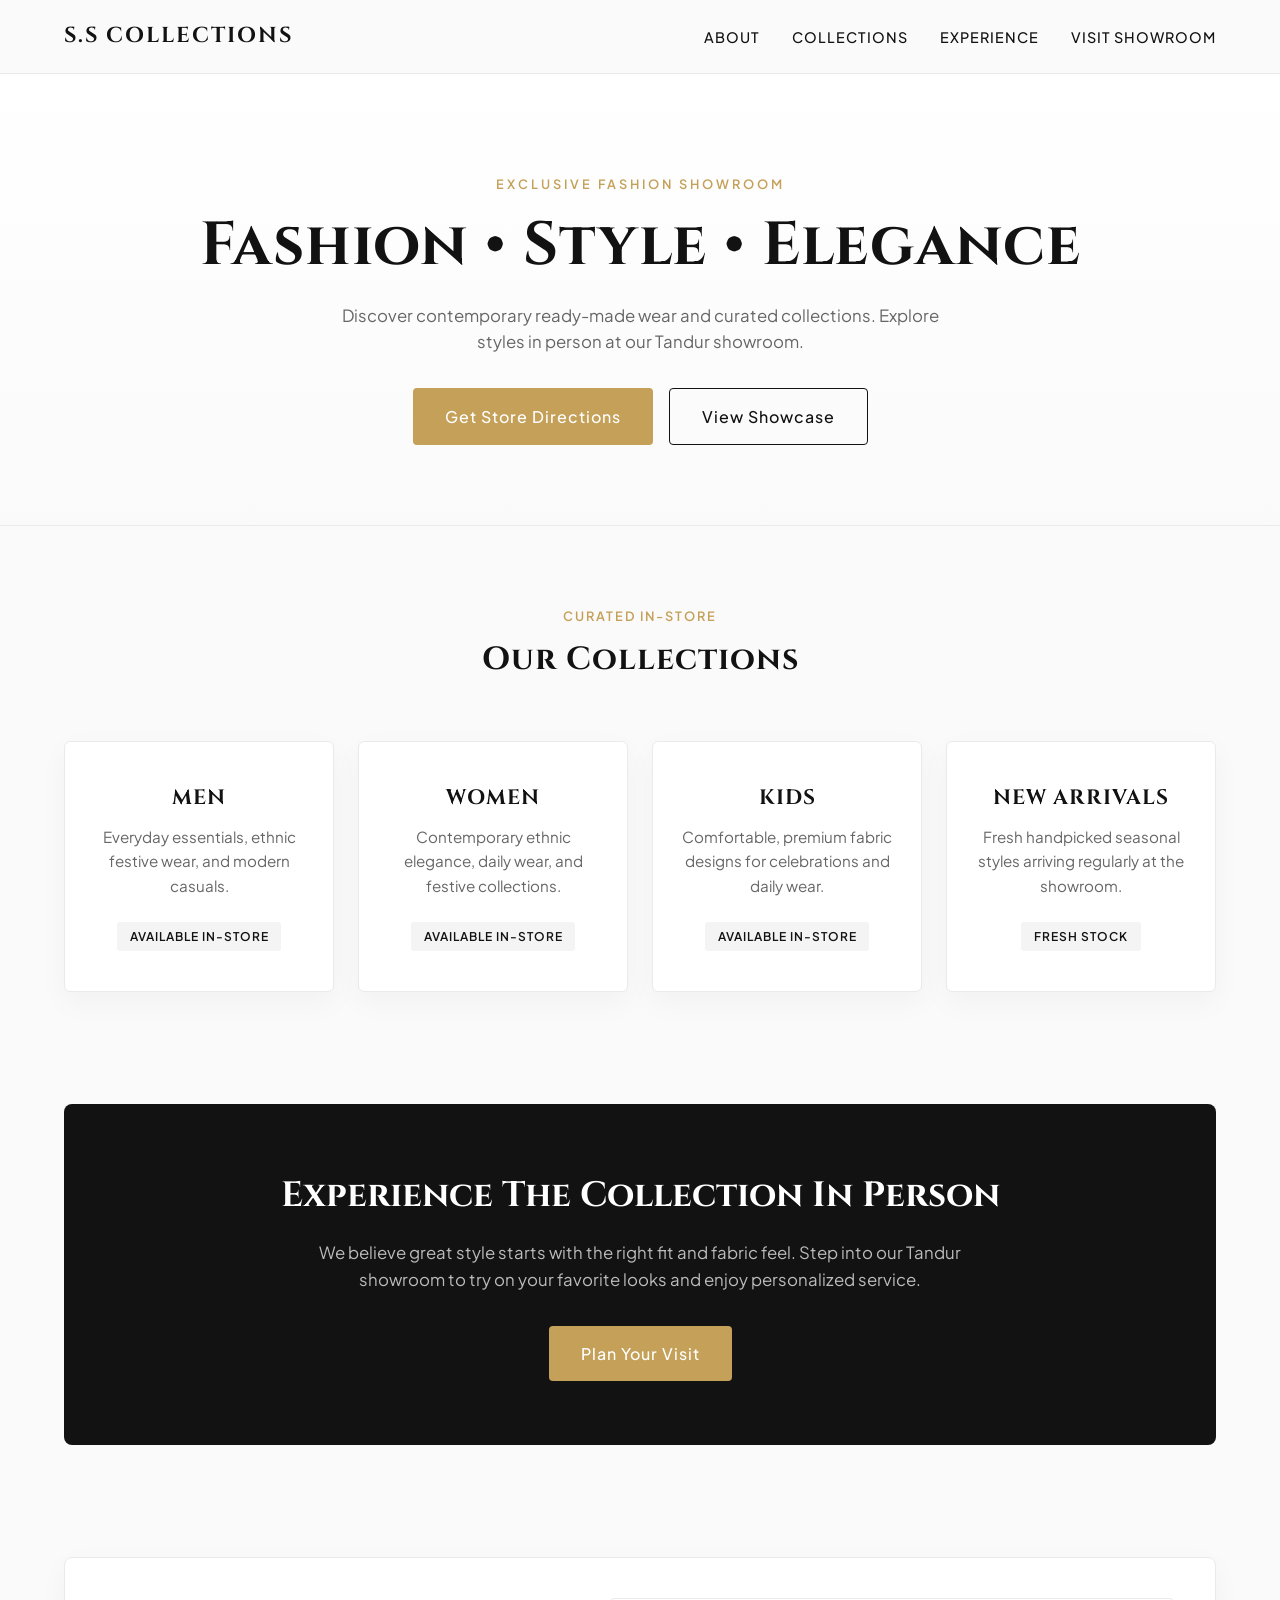
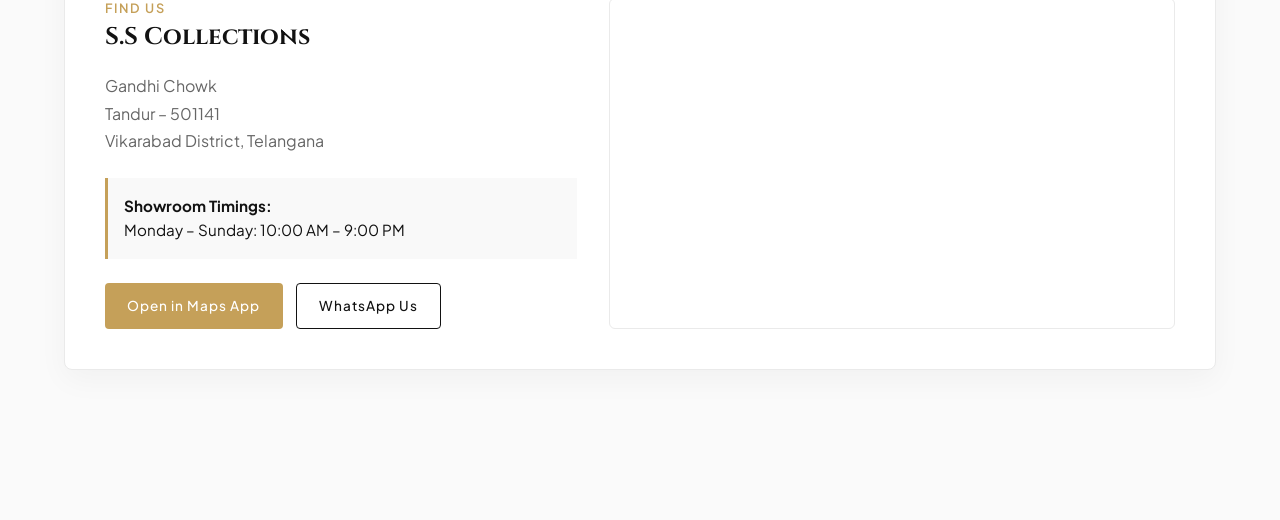
==== index.html @ 0950aec7 "Update index.html" ====
<!DOCTYPE html>
<html lang="en">
<head>
    <meta charset="UTF-8">
    <meta name="viewport" content="width=device-width, initial-scale=1.0">
    
    <!-- Primary Page Titles & SEO -->
    <title>S.S Collections | Premium Fashion Showroom — Tandur</title>
    <meta name="title" content="S.S Collections | Premium Fashion Showroom — Tandur">
    <meta name="description" content="Discover contemporary ready-made fashion for Men, Women, and Kids at S.S Collections, Gandhi Chowk, Tandur. Visit our showroom today!">

    <!-- Favicon Links (With Cache-Busting Version Tag) -->
    <link rel="icon" type="image/png" sizes="32x32" href="favicon.png?v=3">
    <link rel="icon" type="image/png" sizes="16x16" href="favicon.png?v=3">
    <link rel="apple-touch-icon" sizes="180x180" href="favicon.png?v=3">

    <!-- WhatsApp & Social Media Preview (Open Graph) -->
    <meta property="og:type" content="website">
    <meta property="og:url" content="https://saivaibhav262.github.io/S.S-Collections/">
    <meta property="og:title" content="S.S Collections | Premium Fashion Showroom — Tandur">
    <meta property="og:description" content="Explore contemporary ready-made clothing for Men, Women, and Kids. Located at Gandhi Chowk, Tandur.">
    <meta property="og:image" content="https://saivaibhav262.github.io/S.S-Collections/favicon.png?v=3">

    <!-- Fonts -->
    <link rel="preconnect" href="https://fonts.googleapis.com">
    <link rel="preconnect" href="https://fonts.gstatic.com" crossorigin>
    <link href="https://fonts.googleapis.com/css2?family=Cinzel:wght@500;700&family=Plus+Jakarta+Sans:wght@300;400;500;600&display=swap" rel="stylesheet">

    <style>
        :root {
            --bg-main: #FAFAFA;
            --bg-card: #FFFFFF;
            --text-dark: #121212;
            --text-muted: #666666;
            --accent-gold: #C5A059;
            --accent-gold-hover: #B08D46;
            --border-light: #EAEAEA;
            --shadow-subtle: 0 10px 30px rgba(0,0,0,0.04);
            --font-title: 'Cinzel', serif;
            --font-body: 'Plus Jakarta Sans', sans-serif;
        }

        * {
            margin: 0;
            padding: 0;
            box-sizing: border-box;
        }

        body {
            font-family: var(--font-body);
            background-color: var(--bg-main);
            color: var(--text-dark);
            line-height: 1.6;
            padding-bottom: 70px;
        }

        header {
            position: sticky;
            top: 0;
            background: rgba(250, 250, 250, 0.95);
            backdrop-filter: blur(10px);
            border-bottom: 1px solid var(--border-light);
            z-index: 100;
        }

        .nav-container {
            max-width: 1200px;
            margin: 0 auto;
            padding: 1.2rem 1.5rem;
            display: flex;
            justify-content: space-between;
            align-items: center;
        }

        .brand-logo {
            font-family: var(--font-title);
            font-size: 1.35rem;
            font-weight: 700;
            letter-spacing: 2px;
            color: var(--text-dark);
            text-decoration: none;
        }

        .nav-links {
            display: flex;
            gap: 2rem;
            list-style: none;
        }

        .nav-links a {
            text-decoration: none;
            color: var(--text-dark);
            font-size: 0.9rem;
            font-weight: 500;
            text-transform: uppercase;
            letter-spacing: 1px;
            transition: color 0.2s ease;
        }

        .nav-links a:hover {
            color: var(--accent-gold);
        }

        .hero {
            position: relative;
            padding: 6rem 1.5rem 5rem;
            text-align: center;
            background: linear-gradient(180deg, #FFFFFF 0%, #FAFAFA 100%);
            border-bottom: 1px solid var(--border-light);
        }

        .hero-badge {
            display: inline-block;
            font-size: 0.8rem;
            font-weight: 600;
            letter-spacing: 3px;
            text-transform: uppercase;
            color: var(--accent-gold);
            margin-bottom: 1rem;
        }

        .hero h1 {
            font-family: var(--font-title);
            font-size: clamp(2.2rem, 5vw, 3.8rem);
            line-height: 1.2;
            font-weight: 700;
            letter-spacing: 1px;
            margin-bottom: 1.2rem;
        }

        .hero p {
            max-width: 600px;
            margin: 0 auto 2rem;
            color: var(--text-muted);
            font-size: 1.05rem;
        }

        .hero-actions {
            display: flex;
            justify-content: center;
            gap: 1rem;
            flex-wrap: wrap;
        }

        .btn-primary {
            background-color: var(--accent-gold);
            color: #FFFFFF;
            padding: 0.9rem 2rem;
            border-radius: 4px;
            text-decoration: none;
            font-weight: 500;
            letter-spacing: 1px;
            transition: background 0.3s ease;
            display: inline-flex;
            align-items: center;
            gap: 0.5rem;
        }

        .btn-primary:hover {
            background-color: var(--accent-gold-hover);
        }

        .btn-secondary {
            background-color: transparent;
            color: var(--text-dark);
            border: 1px solid var(--text-dark);
            padding: 0.9rem 2rem;
            border-radius: 4px;
            text-decoration: none;
            font-weight: 500;
            letter-spacing: 1px;
            transition: all 0.3s ease;
        }

        .btn-secondary:hover {
            background-color: var(--text-dark);
            color: #FFFFFF;
        }

        .container {
            max-width: 1200px;
            margin: 0 auto;
            padding: 5rem 1.5rem;
        }

        .section-header {
            text-align: center;
            margin-bottom: 3.5rem;
        }

        .section-header .subtitle {
            font-size: 0.8rem;
            font-weight: 600;
            text-transform: uppercase;
            letter-spacing: 2px;
            color: var(--accent-gold);
            margin-bottom: 0.5rem;
        }

        .section-header h2 {
            font-family: var(--font-title);
            font-size: 2rem;
            letter-spacing: 1px;
        }

        .grid-cards {
            display: grid;
            grid-template-columns: repeat(auto-fit, minmax(260px, 1fr));
            gap: 1.5rem;
        }

        .card {
            background: var(--bg-card);
            border: 1px solid var(--border-light);
            border-radius: 6px;
            padding: 2.5rem 1.5rem;
            text-align: center;
            box-shadow: var(--shadow-subtle);
            transition: transform 0.3s ease, border-color 0.3s ease;
        }

        .card:hover {
            transform: translateY(-5px);
            border-color: var(--accent-gold);
        }

        .card h3 {
            font-family: var(--font-title);
            font-size: 1.3rem;
            margin-bottom: 0.6rem;
            letter-spacing: 1px;
        }

        .card p {
            color: var(--text-muted);
            font-size: 0.95rem;
            margin-bottom: 1.5rem;
        }

        .card-tag {
            display: inline-block;
            font-size: 0.75rem;
            font-weight: 600;
            text-transform: uppercase;
            letter-spacing: 1px;
            padding: 0.3rem 0.8rem;
            background: #F4F4F4;
            color: var(--text-dark);
            border-radius: 3px;
        }

        .store-banner {
            background-color: #121212;
            color: #FFFFFF;
            border-radius: 8px;
            padding: 4rem 2rem;
            text-align: center;
            margin: 2rem 0;
        }

        .store-banner h2 {
            font-family: var(--font-title);
            font-size: 2.2rem;
            margin-bottom: 1rem;
            color: #FFFFFF;
        }

        .store-banner p {
            color: #BBBBBB;
            max-width: 650px;
            margin: 0 auto 2rem;
            font-size: 1.05rem;
        }

        .visit-box {
            display: grid;
            grid-template-columns: 1fr 1.2fr;
            gap: 2rem;
            background: var(--bg-card);
            border: 1px solid var(--border-light);
            border-radius: 8px;
            padding: 2.5rem;
            box-shadow: var(--shadow-subtle);
            align-items: stretch;
        }

        .visit-info h3 {
            font-family: var(--font-title);
            font-size: 1.5rem;
            margin-bottom: 1rem;
        }

        .address-line {
            color: var(--text-muted);
            font-size: 1rem;
            margin-bottom: 1.5rem;
            line-height: 1.7;
        }

        .timings {
            margin-bottom: 1.5rem;
            padding: 1rem;
            background: #F9F9F9;
            border-left: 3px solid var(--accent-gold);
            font-size: 0.95rem;
        }

        .map-wrapper {
            position: relative;
            width: 100%;
            height: 100%;
            min-height: 320px;
            border-radius: 6px;
            overflow: hidden;
            border: 1px solid var(--border-light);
        }

        .map-wrapper iframe {
            position: absolute;
            top: 0;
            left: 0;
            width: 100%;
            height: 100%;
            border: 0;
        }

        .mobile-quick-bar {
            display: none;
            position: fixed;
            bottom: 0;
            left: 0;
            right: 0;
            background: #FFFFFF;
            border-top: 1px solid var(--border-light);
            padding: 0.75rem 1rem;
            z-index: 200;
            box-shadow: 0 -4px 15px rgba(0,0,0,0.08);
        }

        .mobile-quick-bar .bar-inner {
            display: flex;
            gap: 0.75rem;
        }

        .mobile-quick-bar a {
            flex: 1;
            text-align: center;
            padding: 0.75rem;
            border-radius: 4px;
            font-size: 0.85rem;
            font-weight: 600;
            text-decoration: none;
            text-transform: uppercase;
            letter-spacing: 0.5px;
        }

        .bar-directions {
            background-color: var(--accent-gold);
            color: #FFFFFF;
        }

        .bar-whatsapp {
            background-color: #25D366;
            color: #FFFFFF;
        }

        @media (max-width: 860px) {
            .nav-links { display: none; }
            .visit-box { grid-template-columns: 1fr; padding: 1.5rem; }
            .map-wrapper { min-height: 280px; }
            .mobile-quick-bar { display: block; }
        }
    </style>
</head>
<body>

    <header>
        <div class="nav-container">
            <a href="#" class="brand-logo">S.S COLLECTIONS</a>
            <ul class="nav-links">
                <li><a href="#about">About</a></li>
                <li><a href="#collections">Collections</a></li>
                <li><a href="#experience">Experience</a></li>
                <li><a href="#visit">Visit Showroom</a></li>
            </ul>
        </div>
    </header>

    <section class="hero">
        <span class="hero-badge">Exclusive Fashion Showroom</span>
        <h1>Fashion • Style • Elegance</h1>
        <p>Discover contemporary ready-made wear and curated collections. Explore styles in person at our Tandur showroom.</p>
        <div class="hero-actions">
            <a href="#visit" class="btn-primary">Get Store Directions</a>
            <a href="#collections" class="btn-secondary">View Showcase</a>
        </div>
    </section>

    <div class="container" id="collections">
        <div class="section-header">
            <div class="subtitle">Curated In-Store</div>
            <h2>Our Collections</h2>
        </div>
        <div class="grid-cards">
            <div class="card">
                <h3>MEN</h3>
                <p>Everyday essentials, ethnic festive wear, and modern casuals.</p>
                <span class="card-tag">Available In-Store</span>
            </div>
            <div class="card">
                <h3>WOMEN</h3>
                <p>Contemporary ethnic elegance, daily wear, and festive collections.</p>
                <span class="card-tag">Available In-Store</span>
            </div>
            <div class="card">
                <h3>KIDS</h3>
                <p>Comfortable, premium fabric designs for celebrations and daily wear.</p>
                <span class="card-tag">Available In-Store</span>
            </div>
            <div class="card">
                <h3>NEW ARRIVALS</h3>
                <p>Fresh handpicked seasonal styles arriving regularly at the showroom.</p>
                <span class="card-tag">Fresh Stock</span>
            </div>
        </div>
    </div>

    <div class="container" id="experience" style="padding-top: 0;">
        <div class="store-banner">
            <h2>Experience The Collection In Person</h2>
            <p>We believe great style starts with the right fit and fabric feel. Step into our Tandur showroom to try on your favorite looks and enjoy personalized service.</p>
            <a href="#visit" class="btn-primary">Plan Your Visit</a>
        </div>
    </div>

    <div class="container" id="visit" style="padding-top: 0;">
        <div class="visit-box">
            <div class="visit-info">
                <div class="subtitle" style="color: var(--accent-gold); font-size: 0.8rem; font-weight: 600; text-transform: uppercase; letter-spacing: 2px;">Find Us</div>
                <h3>S.S Collections</h3>
                <div class="address-line">
                    Gandhi Chowk <br>
                    Tandur – 501141<br>
                    Vikarabad District, Telangana
                </div>
                <div class="timings">
                    <strong>Showroom Timings:</strong><br>
                    Monday – Sunday: 10:00 AM – 9:00 PM
                </div>
                <div style="display: flex; gap: 0.8rem; flex-wrap: wrap;">
                    <a href="https://maps.google.com/?cid=3718168796632200754" target="_blank" class="btn-primary" style="font-size: 0.85rem; padding: 0.7rem 1.4rem;">Open in Maps App</a>
                    <a href="https://wa.me/919848646757?text=Hi%20S.S%20Collections,%20I%20would%20like%20to%20inquire%20about%20your%20latest%20in-store%20collection." target="_blank" class="btn-secondary" style="font-size: 0.85rem; padding: 0.7rem 1.4rem;">WhatsApp Us</a>
                </div>
            </div>
            <div class="map-wrapper">
                <iframe src="https://www.google.com/maps/embed?pb=!1m18!1m12!1m3!1d476.2798880519275!2d77.58338697709699!3d17.255663376774777!2m3!1f0!2f0!3f0!3m2!1i1024!2i768!4f13.1!3m3!1m2!1s0x3bc96ac03fd304e1%3A0x339996d222343632!2sSS%20Collections!5e0!3m2!1sen!2sin!4v1787307085600!5m2!1sen!2sin" loading="lazy" referrerpolicy="strict-origin-when-cross-origin" allowfullscreen=""></iframe>
            </div>
        </div>
    </div>

    <div class="mobile-quick-bar">
        <div class="bar-inner">
            <a href="https://maps.google.com/?cid=3718168796632200754" target="_blank" class="bar-directions">📍 Directions</a>
            <a href="https://wa.me/919848646757?text=Hi%20S.S%20Collections,%20I%20would%20like%20to%20inquire%20about%20your%20latest%20in-store%20collection." target="_blank" class="bar-whatsapp">💬 WhatsApp</a>
        </div>
    </div>

</body>
</html>
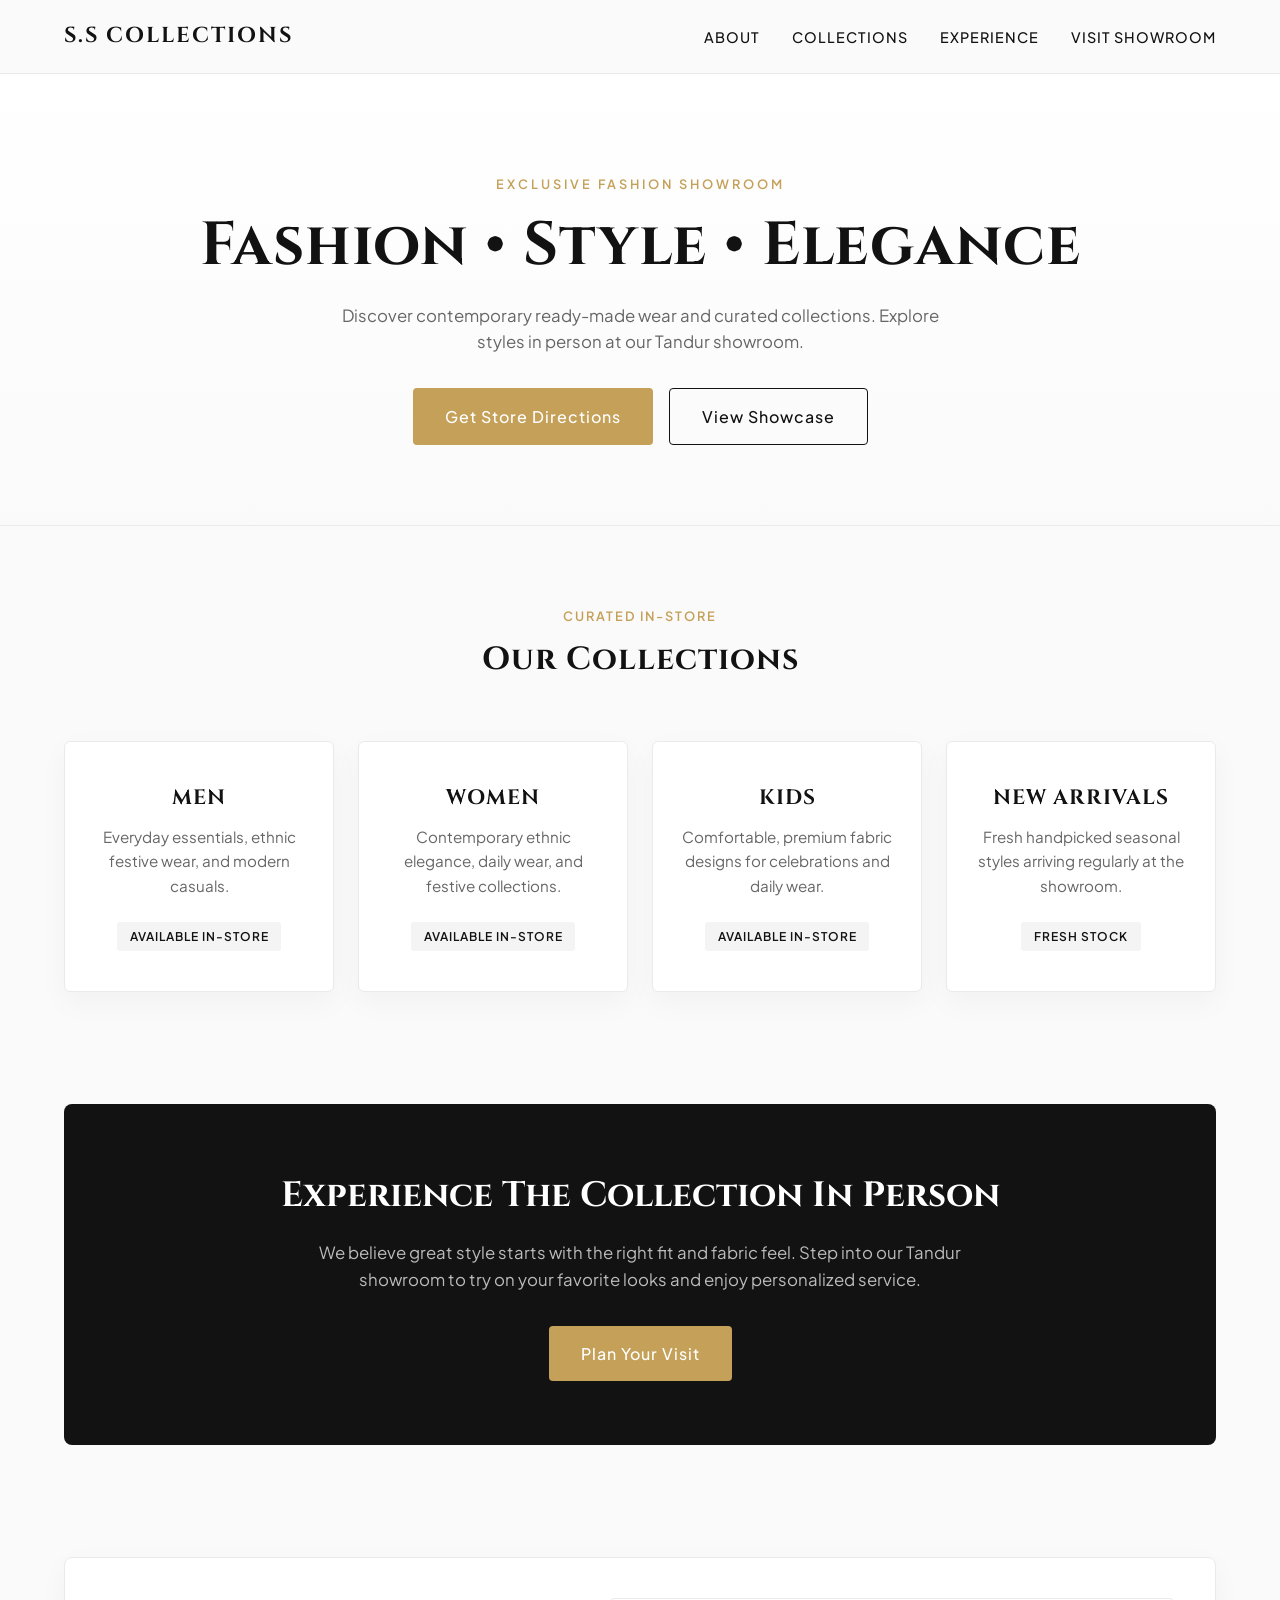
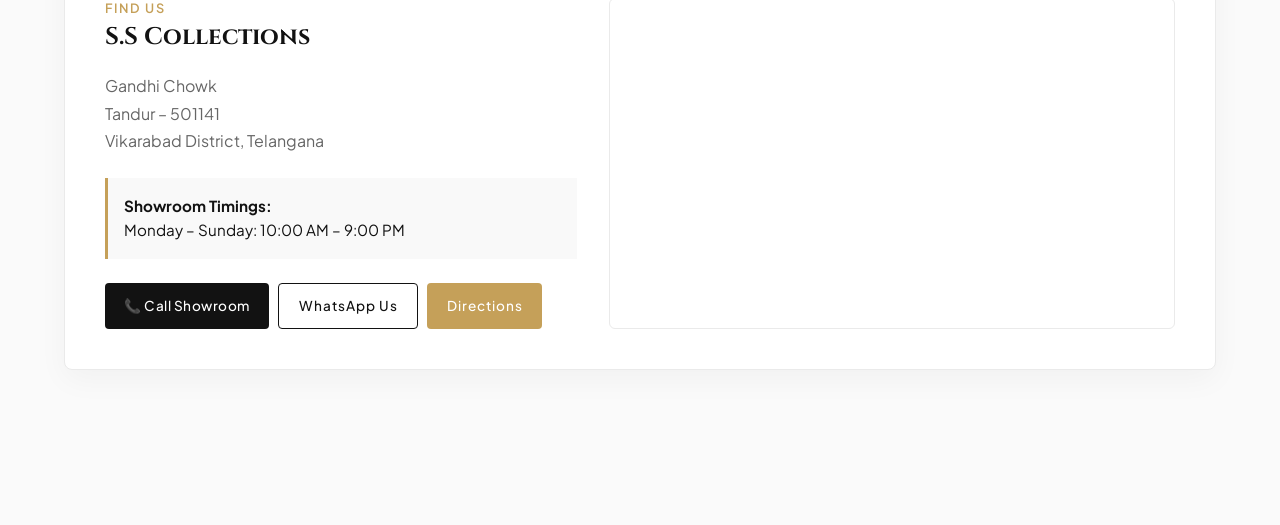
==== commit ce95399c: "Refactor index.html for improved layout and styles Updated the HTML structure and styles for the S.S" ====
--- a/index.html
+++ b/index.html
@@ -9,7 +9,7 @@
     <meta name="title" content="S.S Collections | Premium Fashion Showroom — Tandur">
     <meta name="description" content="Discover contemporary ready-made fashion for Men, Women, and Kids at S.S Collections, Gandhi Chowk, Tandur. Visit our showroom today!">
 
-    <!-- Favicon Links (With Cache-Busting Version Tag) -->
+    <!-- Favicon Links -->
     <link rel="icon" type="image/png" sizes="32x32" href="favicon.png?v=3">
     <link rel="icon" type="image/png" sizes="16x16" href="favicon.png?v=3">
     <link rel="apple-touch-icon" sizes="180x180" href="favicon.png?v=3">
@@ -51,7 +51,7 @@
             background-color: var(--bg-main);
             color: var(--text-dark);
             line-height: 1.6;
-            padding-bottom: 70px;
+            padding-bottom: 75px;
         }
 
         header {
@@ -305,6 +305,32 @@
             font-size: 0.95rem;
         }
 
+        /* Contact Action Grid */
+        .action-buttons-group {
+            display: flex;
+            gap: 0.6rem;
+            flex-wrap: wrap;
+        }
+
+        .btn-call {
+            background-color: #121212;
+            color: #FFFFFF;
+            font-size: 0.85rem;
+            padding: 0.7rem 1.2rem;
+            border-radius: 4px;
+            text-decoration: none;
+            font-weight: 500;
+            letter-spacing: 0.5px;
+            transition: background 0.3s ease;
+            display: inline-flex;
+            align-items: center;
+            gap: 0.4rem;
+        }
+
+        .btn-call:hover {
+            background-color: #333333;
+        }
+
         .map-wrapper {
             position: relative;
             width: 100%;
@@ -332,26 +358,34 @@
             right: 0;
             background: #FFFFFF;
             border-top: 1px solid var(--border-light);
-            padding: 0.75rem 1rem;
+            padding: 0.6rem 0.8rem;
             z-index: 200;
             box-shadow: 0 -4px 15px rgba(0,0,0,0.08);
         }
 
         .mobile-quick-bar .bar-inner {
             display: flex;
-            gap: 0.75rem;
+            gap: 0.5rem;
         }
 
         .mobile-quick-bar a {
             flex: 1;
             text-align: center;
-            padding: 0.75rem;
+            padding: 0.7rem 0.4rem;
             border-radius: 4px;
-            font-size: 0.85rem;
+            font-size: 0.78rem;
             font-weight: 600;
             text-decoration: none;
             text-transform: uppercase;
-            letter-spacing: 0.5px;
+            letter-spacing: 0.3px;
+            display: flex;
+            align-items: center;
+            justify-content: center;
+        }
+
+        .bar-call {
+            background-color: #121212;
+            color: #FFFFFF;
         }
 
         .bar-directions {
@@ -447,9 +481,10 @@
                     <strong>Showroom Timings:</strong><br>
                     Monday – Sunday: 10:00 AM – 9:00 PM
                 </div>
-                <div style="display: flex; gap: 0.8rem; flex-wrap: wrap;">
-                    <a href="https://maps.google.com/?cid=3718168796632200754" target="_blank" class="btn-primary" style="font-size: 0.85rem; padding: 0.7rem 1.4rem;">Open in Maps App</a>
-                    <a href="https://wa.me/919848646757?text=Hi%20S.S%20Collections,%20I%20would%20like%20to%20inquire%20about%20your%20latest%20in-store%20collection." target="_blank" class="btn-secondary" style="font-size: 0.85rem; padding: 0.7rem 1.4rem;">WhatsApp Us</a>
+                <div class="action-buttons-group">
+                    <a href="tel:+919848646757" class="btn-call">📞 Call Showroom</a>
+                    <a href="https://wa.me/919848646757?text=Hi%20S.S%20Collections,%20I%20would%20like%20to%20inquire%20about%20your%20latest%20in-store%20collection." target="_blank" class="btn-secondary" style="font-size: 0.85rem; padding: 0.7rem 1.2rem;">WhatsApp Us</a>
+                    <a href="https://maps.google.com/?cid=3718168796632200754" target="_blank" class="btn-primary" style="font-size: 0.85rem; padding: 0.7rem 1.2rem;">Directions</a>
                 </div>
             </div>
             <div class="map-wrapper">
@@ -458,10 +493,12 @@
         </div>
     </div>
 
+    <!-- Mobile Sticky Quick Bar (3 Quick Actions) -->
     <div class="mobile-quick-bar">
         <div class="bar-inner">
-            <a href="https://maps.google.com/?cid=3718168796632200754" target="_blank" class="bar-directions">📍 Directions</a>
+            <a href="tel:+919848646757" class="bar-call">📞 Call</a>
             <a href="https://wa.me/919848646757?text=Hi%20S.S%20Collections,%20I%20would%20like%20to%20inquire%20about%20your%20latest%20in-store%20collection." target="_blank" class="bar-whatsapp">💬 WhatsApp</a>
+            <a href="https://maps.google.com/?cid=3718168796632200754" target="_blank" class="bar-directions">📍 Map</a>
         </div>
     </div>
 
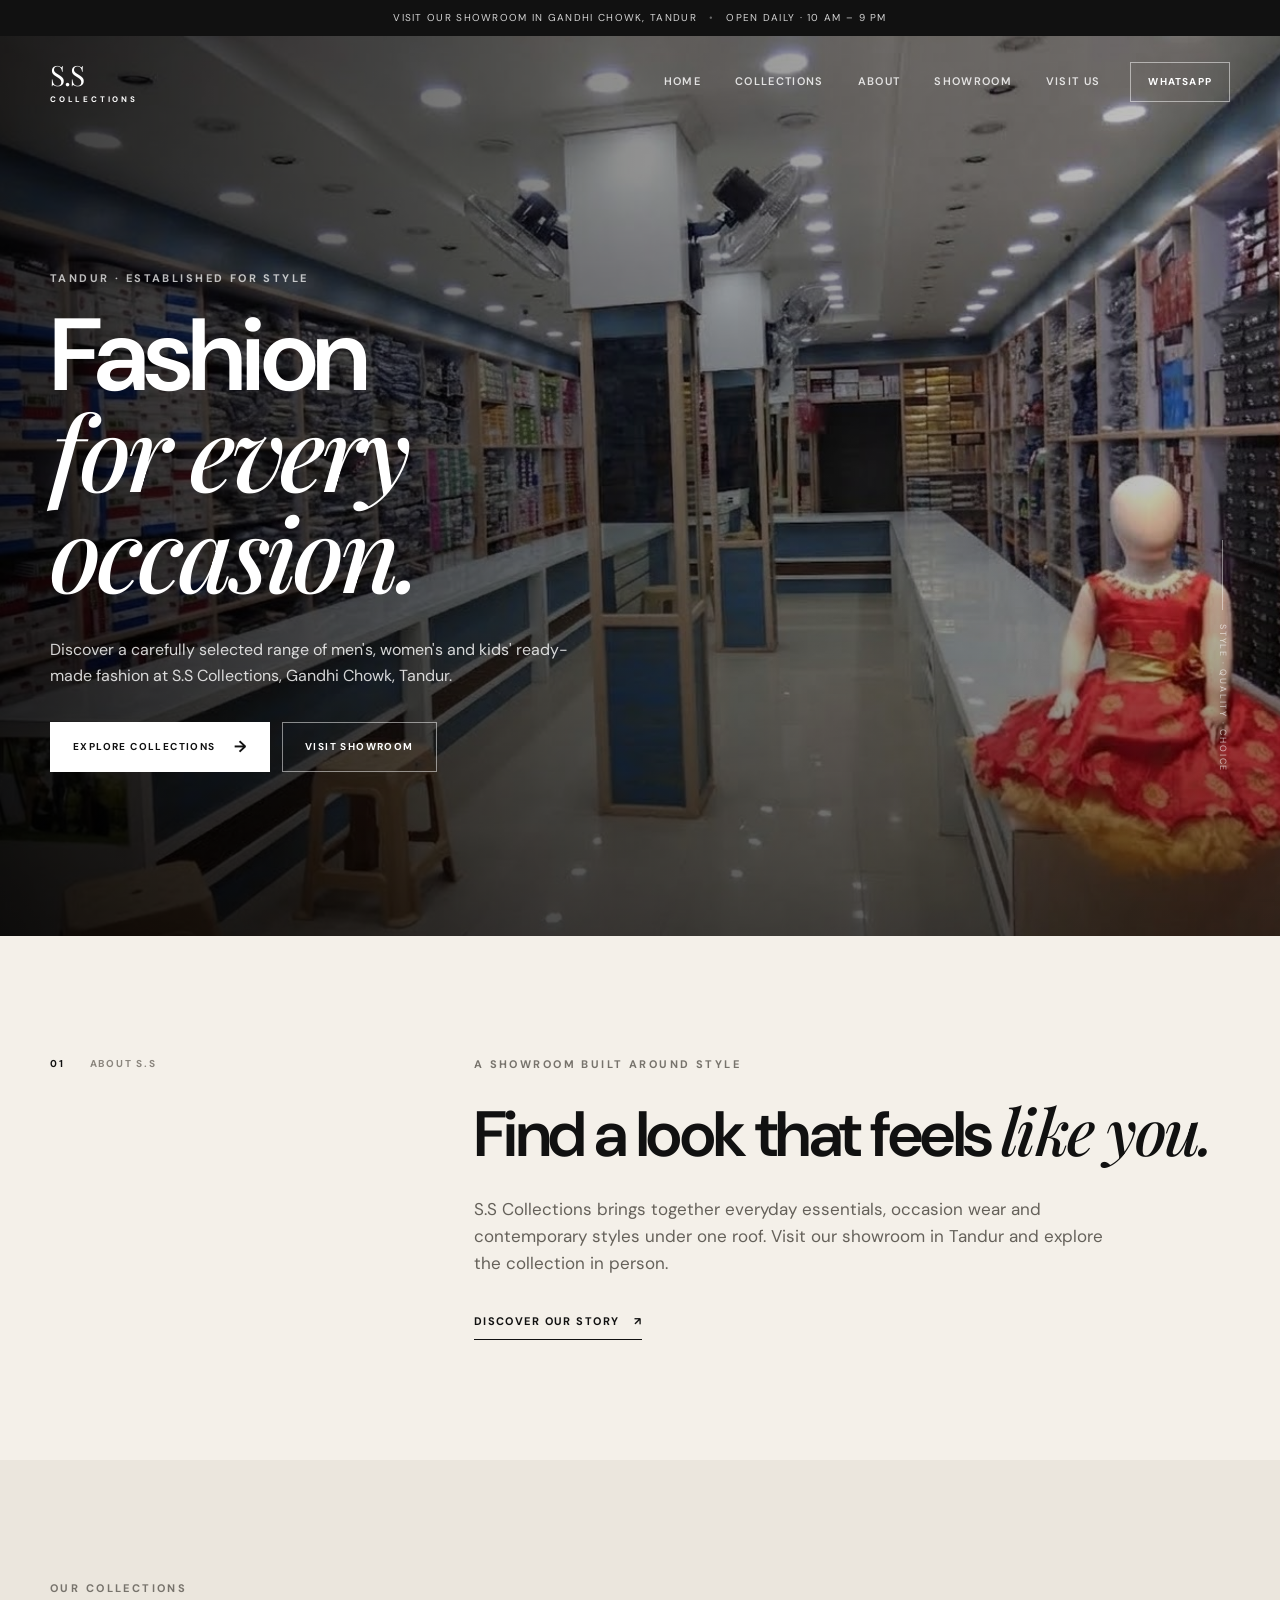
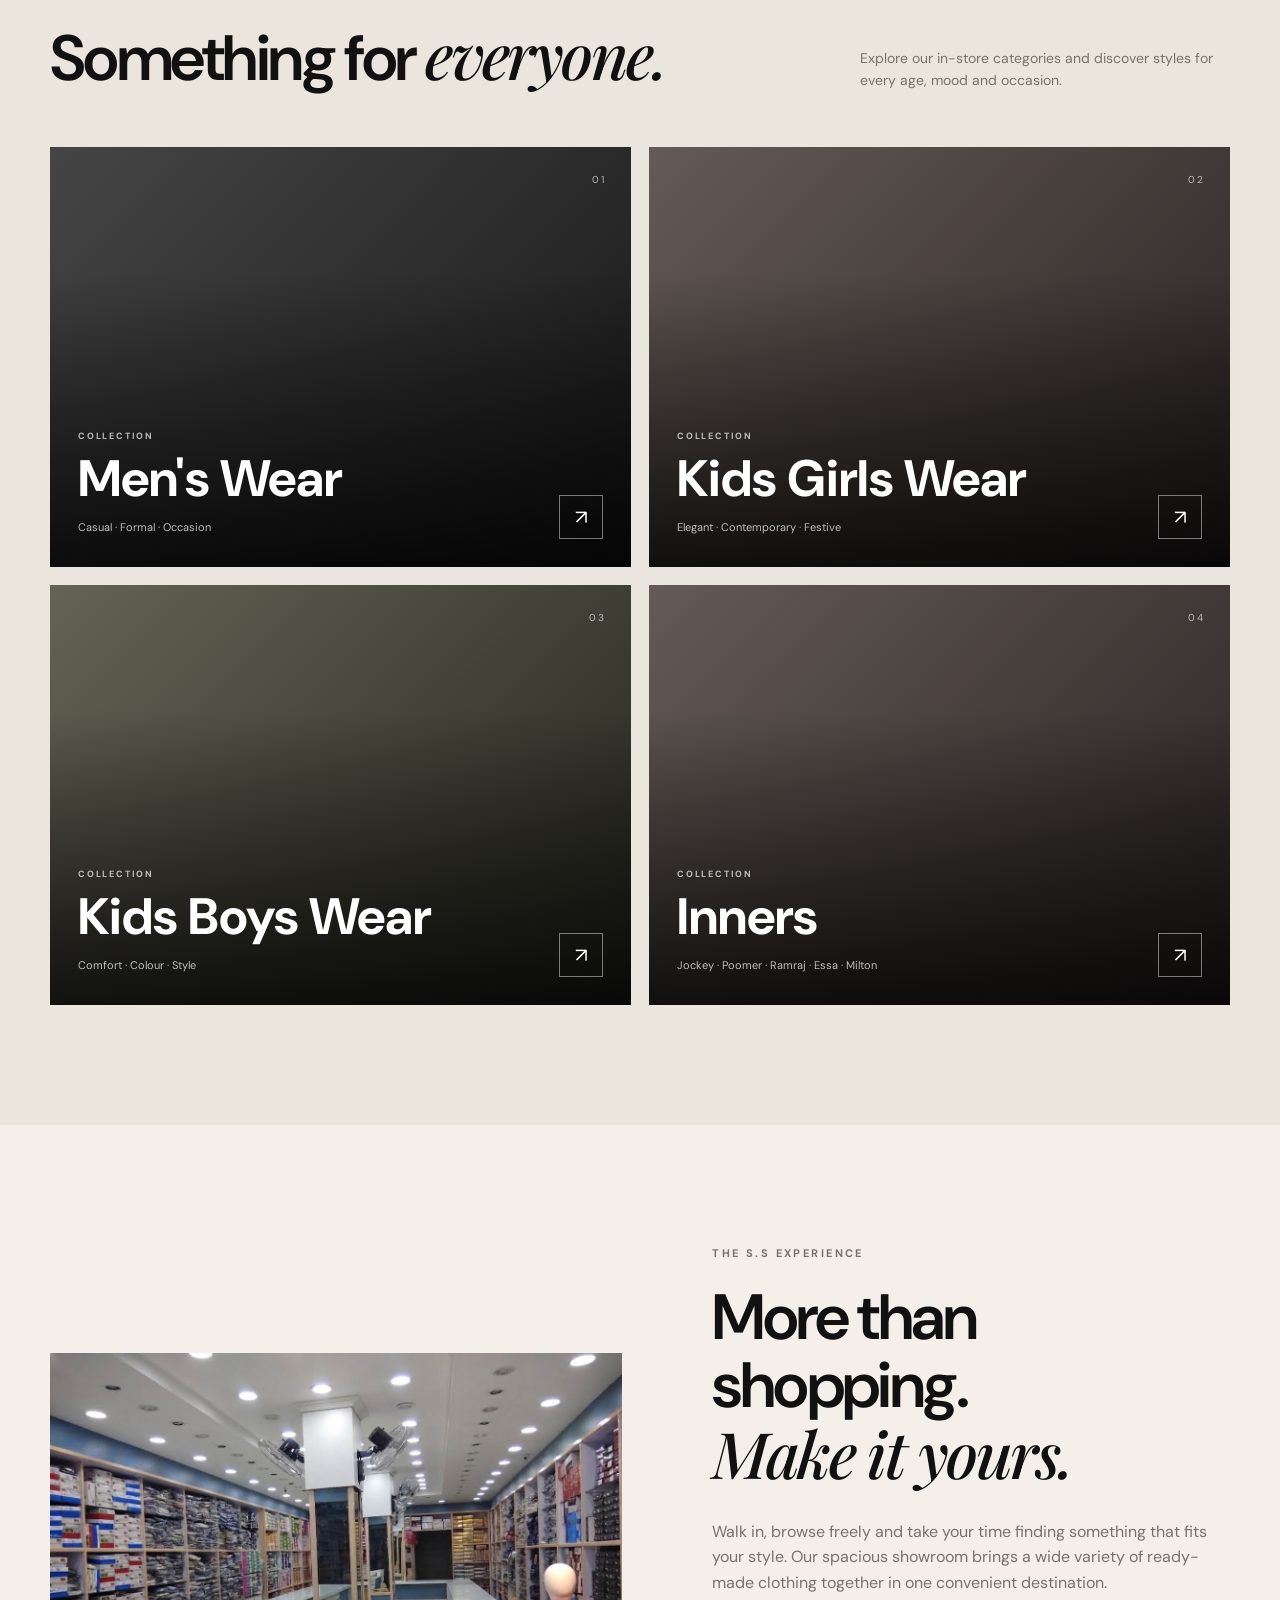
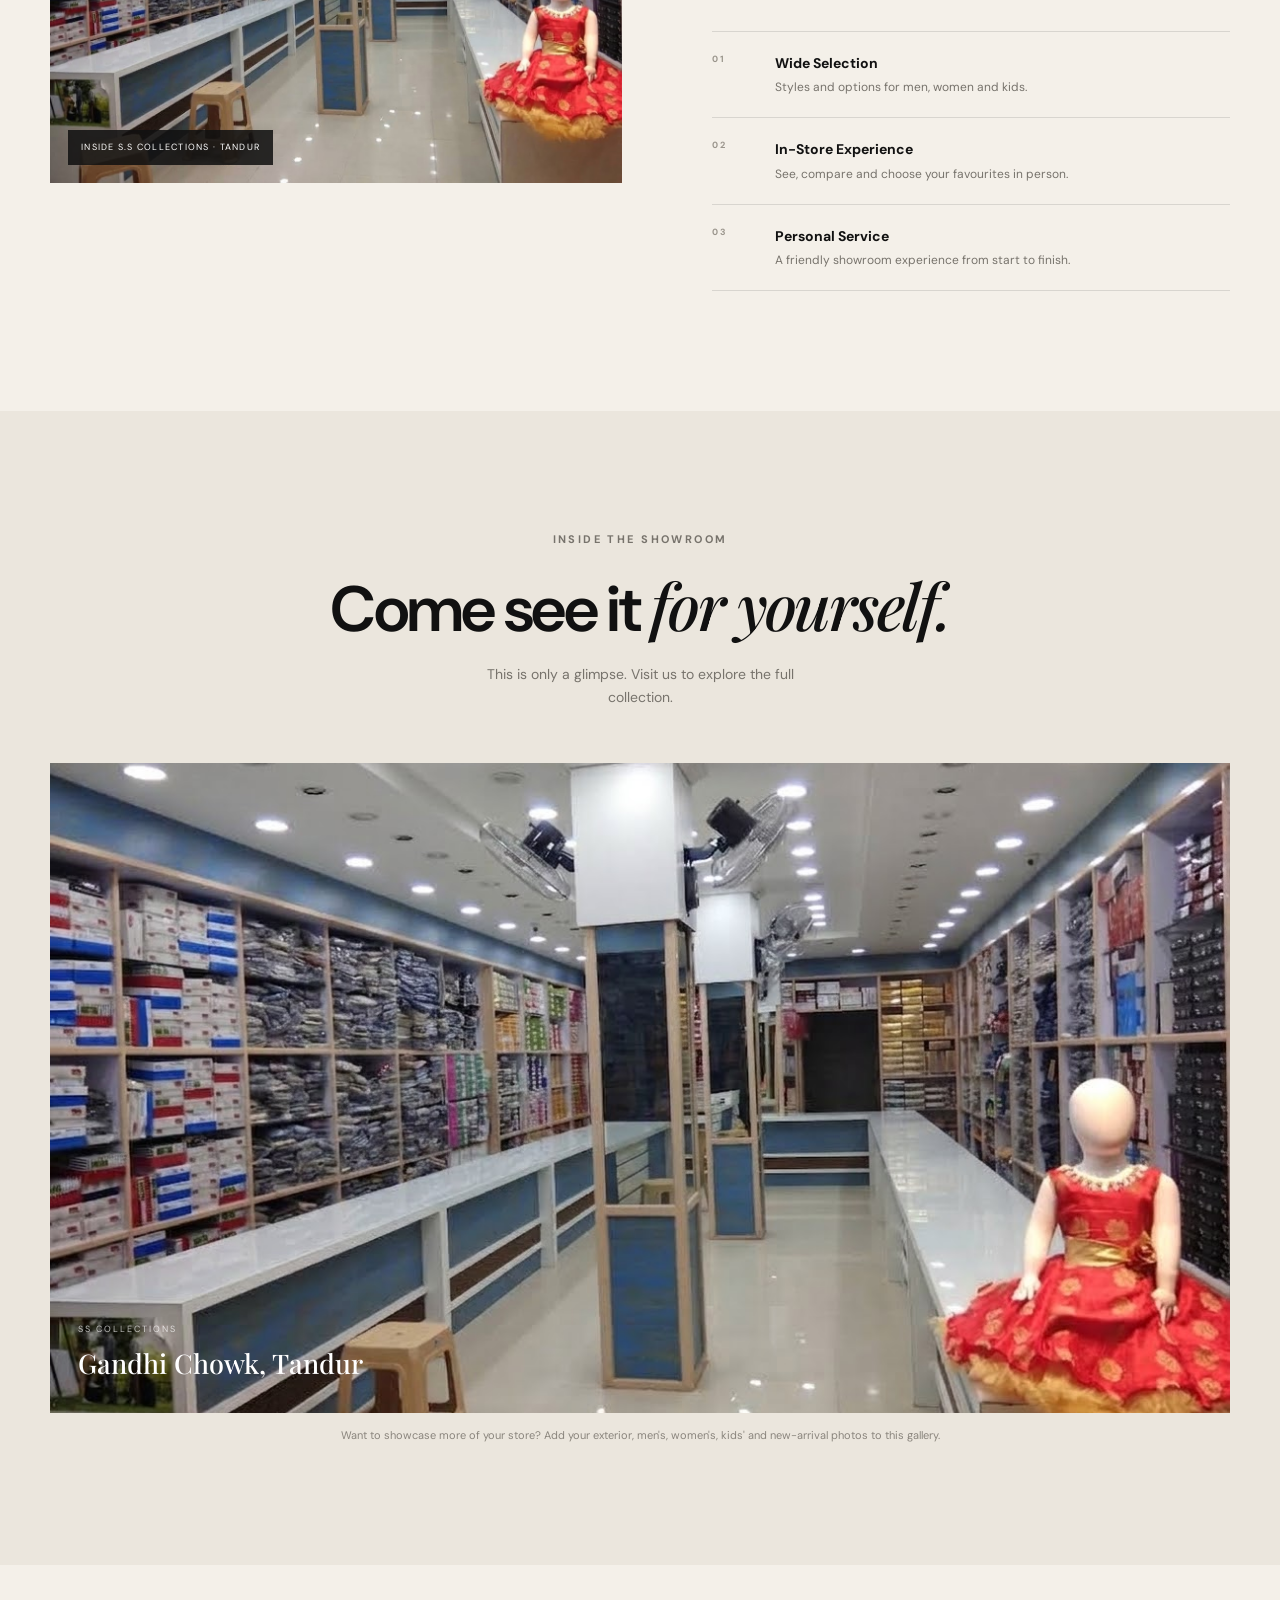
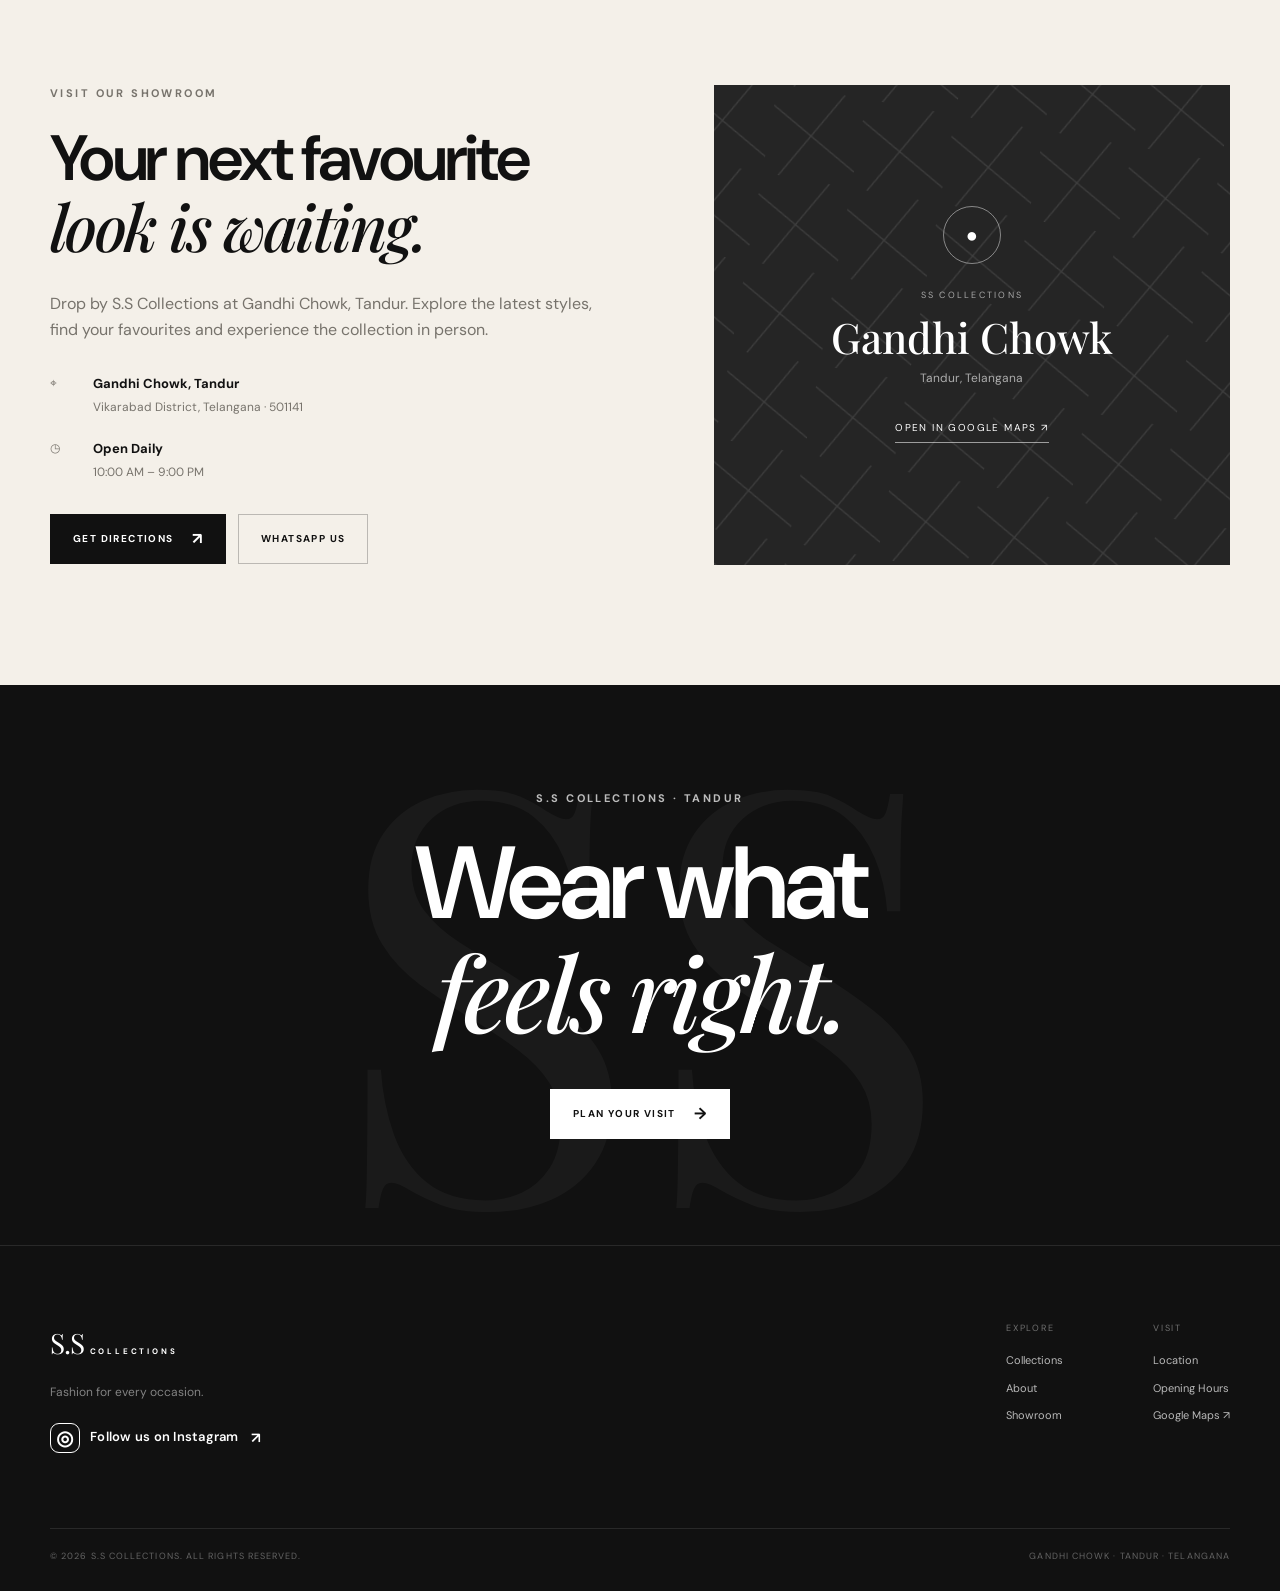
==== commit f6110bec: "Add files via upload" ====
--- a/index.html
+++ b/index.html
@@ -1,506 +1,760 @@
-<!DOCTYPE html>
-<html lang="en">
-<head>
-    <meta charset="UTF-8">
-    <meta name="viewport" content="width=device-width, initial-scale=1.0">
-    
-    <!-- Primary Page Titles & SEO -->
-    <title>S.S Collections | Premium Fashion Showroom — Tandur</title>
-    <meta name="title" content="S.S Collections | Premium Fashion Showroom — Tandur">
-    <meta name="description" content="Discover contemporary ready-made fashion for Men, Women, and Kids at S.S Collections, Gandhi Chowk, Tandur. Visit our showroom today!">
-
-    <!-- Favicon Links -->
-    <link rel="icon" type="image/png" sizes="32x32" href="favicon.png?v=3">
-    <link rel="icon" type="image/png" sizes="16x16" href="favicon.png?v=3">
-    <link rel="apple-touch-icon" sizes="180x180" href="favicon.png?v=3">
-
-    <!-- WhatsApp & Social Media Preview (Open Graph) -->
-    <meta property="og:type" content="website">
-    <meta property="og:url" content="https://saivaibhav262.github.io/S.S-Collections/">
-    <meta property="og:title" content="S.S Collections | Premium Fashion Showroom — Tandur">
-    <meta property="og:description" content="Explore contemporary ready-made clothing for Men, Women, and Kids. Located at Gandhi Chowk, Tandur.">
-    <meta property="og:image" content="https://saivaibhav262.github.io/S.S-Collections/favicon.png?v=3">
-
-    <!-- Fonts -->
-    <link rel="preconnect" href="https://fonts.googleapis.com">
-    <link rel="preconnect" href="https://fonts.gstatic.com" crossorigin>
-    <link href="https://fonts.googleapis.com/css2?family=Cinzel:wght@500;700&family=Plus+Jakarta+Sans:wght@300;400;500;600&display=swap" rel="stylesheet">
-
-    <style>
-        :root {
-            --bg-main: #FAFAFA;
-            --bg-card: #FFFFFF;
-            --text-dark: #121212;
-            --text-muted: #666666;
-            --accent-gold: #C5A059;
-            --accent-gold-hover: #B08D46;
-            --border-light: #EAEAEA;
-            --shadow-subtle: 0 10px 30px rgba(0,0,0,0.04);
-            --font-title: 'Cinzel', serif;
-            --font-body: 'Plus Jakarta Sans', sans-serif;
-        }
-
-        * {
-            margin: 0;
-            padding: 0;
-            box-sizing: border-box;
-        }
-
-        body {
-            font-family: var(--font-body);
-            background-color: var(--bg-main);
-            color: var(--text-dark);
-            line-height: 1.6;
-            padding-bottom: 75px;
-        }
-
-        header {
-            position: sticky;
-            top: 0;
-            background: rgba(250, 250, 250, 0.95);
-            backdrop-filter: blur(10px);
-            border-bottom: 1px solid var(--border-light);
-            z-index: 100;
-        }
-
-        .nav-container {
-            max-width: 1200px;
-            margin: 0 auto;
-            padding: 1.2rem 1.5rem;
-            display: flex;
-            justify-content: space-between;
-            align-items: center;
-        }
-
-        .brand-logo {
-            font-family: var(--font-title);
-            font-size: 1.35rem;
-            font-weight: 700;
-            letter-spacing: 2px;
-            color: var(--text-dark);
-            text-decoration: none;
-        }
-
-        .nav-links {
-            display: flex;
-            gap: 2rem;
-            list-style: none;
-        }
-
-        .nav-links a {
-            text-decoration: none;
-            color: var(--text-dark);
-            font-size: 0.9rem;
-            font-weight: 500;
-            text-transform: uppercase;
-            letter-spacing: 1px;
-            transition: color 0.2s ease;
-        }
-
-        .nav-links a:hover {
-            color: var(--accent-gold);
-        }
-
-        .hero {
-            position: relative;
-            padding: 6rem 1.5rem 5rem;
-            text-align: center;
-            background: linear-gradient(180deg, #FFFFFF 0%, #FAFAFA 100%);
-            border-bottom: 1px solid var(--border-light);
-        }
-
-        .hero-badge {
-            display: inline-block;
-            font-size: 0.8rem;
-            font-weight: 600;
-            letter-spacing: 3px;
-            text-transform: uppercase;
-            color: var(--accent-gold);
-            margin-bottom: 1rem;
-        }
-
-        .hero h1 {
-            font-family: var(--font-title);
-            font-size: clamp(2.2rem, 5vw, 3.8rem);
-            line-height: 1.2;
-            font-weight: 700;
-            letter-spacing: 1px;
-            margin-bottom: 1.2rem;
-        }
-
-        .hero p {
-            max-width: 600px;
-            margin: 0 auto 2rem;
-            color: var(--text-muted);
-            font-size: 1.05rem;
-        }
-
-        .hero-actions {
-            display: flex;
-            justify-content: center;
-            gap: 1rem;
-            flex-wrap: wrap;
-        }
-
-        .btn-primary {
-            background-color: var(--accent-gold);
-            color: #FFFFFF;
-            padding: 0.9rem 2rem;
-            border-radius: 4px;
-            text-decoration: none;
-            font-weight: 500;
-            letter-spacing: 1px;
-            transition: background 0.3s ease;
-            display: inline-flex;
-            align-items: center;
-            gap: 0.5rem;
-        }
-
-        .btn-primary:hover {
-            background-color: var(--accent-gold-hover);
-        }
-
-        .btn-secondary {
-            background-color: transparent;
-            color: var(--text-dark);
-            border: 1px solid var(--text-dark);
-            padding: 0.9rem 2rem;
-            border-radius: 4px;
-            text-decoration: none;
-            font-weight: 500;
-            letter-spacing: 1px;
-            transition: all 0.3s ease;
-        }
-
-        .btn-secondary:hover {
-            background-color: var(--text-dark);
-            color: #FFFFFF;
-        }
-
-        .container {
-            max-width: 1200px;
-            margin: 0 auto;
-            padding: 5rem 1.5rem;
-        }
-
-        .section-header {
-            text-align: center;
-            margin-bottom: 3.5rem;
-        }
-
-        .section-header .subtitle {
-            font-size: 0.8rem;
-            font-weight: 600;
-            text-transform: uppercase;
-            letter-spacing: 2px;
-            color: var(--accent-gold);
-            margin-bottom: 0.5rem;
-        }
-
-        .section-header h2 {
-            font-family: var(--font-title);
-            font-size: 2rem;
-            letter-spacing: 1px;
-        }
-
-        .grid-cards {
-            display: grid;
-            grid-template-columns: repeat(auto-fit, minmax(260px, 1fr));
-            gap: 1.5rem;
-        }
-
-        .card {
-            background: var(--bg-card);
-            border: 1px solid var(--border-light);
-            border-radius: 6px;
-            padding: 2.5rem 1.5rem;
-            text-align: center;
-            box-shadow: var(--shadow-subtle);
-            transition: transform 0.3s ease, border-color 0.3s ease;
-        }
-
-        .card:hover {
-            transform: translateY(-5px);
-            border-color: var(--accent-gold);
-        }
-
-        .card h3 {
-            font-family: var(--font-title);
-            font-size: 1.3rem;
-            margin-bottom: 0.6rem;
-            letter-spacing: 1px;
-        }
-
-        .card p {
-            color: var(--text-muted);
-            font-size: 0.95rem;
-            margin-bottom: 1.5rem;
-        }
-
-        .card-tag {
-            display: inline-block;
-            font-size: 0.75rem;
-            font-weight: 600;
-            text-transform: uppercase;
-            letter-spacing: 1px;
-            padding: 0.3rem 0.8rem;
-            background: #F4F4F4;
-            color: var(--text-dark);
-            border-radius: 3px;
-        }
-
-        .store-banner {
-            background-color: #121212;
-            color: #FFFFFF;
-            border-radius: 8px;
-            padding: 4rem 2rem;
-            text-align: center;
-            margin: 2rem 0;
-        }
-
-        .store-banner h2 {
-            font-family: var(--font-title);
-            font-size: 2.2rem;
-            margin-bottom: 1rem;
-            color: #FFFFFF;
-        }
-
-        .store-banner p {
-            color: #BBBBBB;
-            max-width: 650px;
-            margin: 0 auto 2rem;
-            font-size: 1.05rem;
-        }
-
-        .visit-box {
-            display: grid;
-            grid-template-columns: 1fr 1.2fr;
-            gap: 2rem;
-            background: var(--bg-card);
-            border: 1px solid var(--border-light);
-            border-radius: 8px;
-            padding: 2.5rem;
-            box-shadow: var(--shadow-subtle);
-            align-items: stretch;
-        }
-
-        .visit-info h3 {
-            font-family: var(--font-title);
-            font-size: 1.5rem;
-            margin-bottom: 1rem;
-        }
-
-        .address-line {
-            color: var(--text-muted);
-            font-size: 1rem;
-            margin-bottom: 1.5rem;
-            line-height: 1.7;
-        }
-
-        .timings {
-            margin-bottom: 1.5rem;
-            padding: 1rem;
-            background: #F9F9F9;
-            border-left: 3px solid var(--accent-gold);
-            font-size: 0.95rem;
-        }
-
-        /* Contact Action Grid */
-        .action-buttons-group {
-            display: flex;
-            gap: 0.6rem;
-            flex-wrap: wrap;
-        }
-
-        .btn-call {
-            background-color: #121212;
-            color: #FFFFFF;
-            font-size: 0.85rem;
-            padding: 0.7rem 1.2rem;
-            border-radius: 4px;
-            text-decoration: none;
-            font-weight: 500;
-            letter-spacing: 0.5px;
-            transition: background 0.3s ease;
-            display: inline-flex;
-            align-items: center;
-            gap: 0.4rem;
-        }
-
-        .btn-call:hover {
-            background-color: #333333;
-        }
-
-        .map-wrapper {
-            position: relative;
-            width: 100%;
-            height: 100%;
-            min-height: 320px;
-            border-radius: 6px;
-            overflow: hidden;
-            border: 1px solid var(--border-light);
-        }
-
-        .map-wrapper iframe {
-            position: absolute;
-            top: 0;
-            left: 0;
-            width: 100%;
-            height: 100%;
-            border: 0;
-        }
-
-        .mobile-quick-bar {
-            display: none;
-            position: fixed;
-            bottom: 0;
-            left: 0;
-            right: 0;
-            background: #FFFFFF;
-            border-top: 1px solid var(--border-light);
-            padding: 0.6rem 0.8rem;
-            z-index: 200;
-            box-shadow: 0 -4px 15px rgba(0,0,0,0.08);
-        }
-
-        .mobile-quick-bar .bar-inner {
-            display: flex;
-            gap: 0.5rem;
-        }
-
-        .mobile-quick-bar a {
-            flex: 1;
-            text-align: center;
-            padding: 0.7rem 0.4rem;
-            border-radius: 4px;
-            font-size: 0.78rem;
-            font-weight: 600;
-            text-decoration: none;
-            text-transform: uppercase;
-            letter-spacing: 0.3px;
-            display: flex;
-            align-items: center;
-            justify-content: center;
-        }
-
-        .bar-call {
-            background-color: #121212;
-            color: #FFFFFF;
-        }
-
-        .bar-directions {
-            background-color: var(--accent-gold);
-            color: #FFFFFF;
-        }
-
-        .bar-whatsapp {
-            background-color: #25D366;
-            color: #FFFFFF;
-        }
-
-        @media (max-width: 860px) {
-            .nav-links { display: none; }
-            .visit-box { grid-template-columns: 1fr; padding: 1.5rem; }
-            .map-wrapper { min-height: 280px; }
-            .mobile-quick-bar { display: block; }
-        }
-    </style>
-</head>
-<body>
-
-    <header>
-        <div class="nav-container">
-            <a href="#" class="brand-logo">S.S COLLECTIONS</a>
-            <ul class="nav-links">
-                <li><a href="#about">About</a></li>
-                <li><a href="#collections">Collections</a></li>
-                <li><a href="#experience">Experience</a></li>
-                <li><a href="#visit">Visit Showroom</a></li>
-            </ul>
-        </div>
-    </header>
-
-    <section class="hero">
-        <span class="hero-badge">Exclusive Fashion Showroom</span>
-        <h1>Fashion • Style • Elegance</h1>
-        <p>Discover contemporary ready-made wear and curated collections. Explore styles in person at our Tandur showroom.</p>
-        <div class="hero-actions">
-            <a href="#visit" class="btn-primary">Get Store Directions</a>
-            <a href="#collections" class="btn-secondary">View Showcase</a>
-        </div>
-    </section>
-
-    <div class="container" id="collections">
-        <div class="section-header">
-            <div class="subtitle">Curated In-Store</div>
-            <h2>Our Collections</h2>
-        </div>
-        <div class="grid-cards">
-            <div class="card">
-                <h3>MEN</h3>
-                <p>Everyday essentials, ethnic festive wear, and modern casuals.</p>
-                <span class="card-tag">Available In-Store</span>
-            </div>
-            <div class="card">
-                <h3>WOMEN</h3>
-                <p>Contemporary ethnic elegance, daily wear, and festive collections.</p>
-                <span class="card-tag">Available In-Store</span>
-            </div>
-            <div class="card">
-                <h3>KIDS</h3>
-                <p>Comfortable, premium fabric designs for celebrations and daily wear.</p>
-                <span class="card-tag">Available In-Store</span>
-            </div>
-            <div class="card">
-                <h3>NEW ARRIVALS</h3>
-                <p>Fresh handpicked seasonal styles arriving regularly at the showroom.</p>
-                <span class="card-tag">Fresh Stock</span>
-            </div>
-        </div>
-    </div>
-
-    <div class="container" id="experience" style="padding-top: 0;">
-        <div class="store-banner">
-            <h2>Experience The Collection In Person</h2>
-            <p>We believe great style starts with the right fit and fabric feel. Step into our Tandur showroom to try on your favorite looks and enjoy personalized service.</p>
-            <a href="#visit" class="btn-primary">Plan Your Visit</a>
-        </div>
-    </div>
-
-    <div class="container" id="visit" style="padding-top: 0;">
-        <div class="visit-box">
-            <div class="visit-info">
-                <div class="subtitle" style="color: var(--accent-gold); font-size: 0.8rem; font-weight: 600; text-transform: uppercase; letter-spacing: 2px;">Find Us</div>
-                <h3>S.S Collections</h3>
-                <div class="address-line">
-                    Gandhi Chowk <br>
-                    Tandur – 501141<br>
-                    Vikarabad District, Telangana
-                </div>
-                <div class="timings">
-                    <strong>Showroom Timings:</strong><br>
-                    Monday – Sunday: 10:00 AM – 9:00 PM
-                </div>
-                <div class="action-buttons-group">
-                    <a href="tel:+919848646757" class="btn-call">📞 Call Showroom</a>
-                    <a href="https://wa.me/919848646757?text=Hi%20S.S%20Collections,%20I%20would%20like%20to%20inquire%20about%20your%20latest%20in-store%20collection." target="_blank" class="btn-secondary" style="font-size: 0.85rem; padding: 0.7rem 1.2rem;">WhatsApp Us</a>
-                    <a href="https://maps.google.com/?cid=3718168796632200754" target="_blank" class="btn-primary" style="font-size: 0.85rem; padding: 0.7rem 1.2rem;">Directions</a>
-                </div>
-            </div>
-            <div class="map-wrapper">
-                <iframe src="https://www.google.com/maps/embed?pb=!1m18!1m12!1m3!1d476.2798880519275!2d77.58338697709699!3d17.255663376774777!2m3!1f0!2f0!3f0!3m2!1i1024!2i768!4f13.1!3m3!1m2!1s0x3bc96ac03fd304e1%3A0x339996d222343632!2sSS%20Collections!5e0!3m2!1sen!2sin!4v1787307085600!5m2!1sen!2sin" loading="lazy" referrerpolicy="strict-origin-when-cross-origin" allowfullscreen=""></iframe>
-            </div>
-        </div>
-    </div>
-
-    <!-- Mobile Sticky Quick Bar (3 Quick Actions) -->
-    <div class="mobile-quick-bar">
-        <div class="bar-inner">
-            <a href="tel:+919848646757" class="bar-call">📞 Call</a>
-            <a href="https://wa.me/919848646757?text=Hi%20S.S%20Collections,%20I%20would%20like%20to%20inquire%20about%20your%20latest%20in-store%20collection." target="_blank" class="bar-whatsapp">💬 WhatsApp</a>
-            <a href="https://maps.google.com/?cid=3718168796632200754" target="_blank" class="bar-directions">📍 Map</a>
-        </div>
-    </div>
-
-</body>
-</html>
+<!DOCTYPE html>
+<html lang="en">
+<head>
+  <meta charset="UTF-8">
+  <meta name="viewport" content="width=device-width, initial-scale=1.0">
+
+  <meta name="description" content="S.S Collections — premium ready-made fashion showroom in Gandhi Chowk, Tandur. Explore men's, women's and kids' collections and visit our showroom.">
+  <meta name="theme-color" content="#111111">
+
+  <meta property="og:title" content="S.S Collections | Tandur">
+  <meta property="og:description" content="Fashion for every occasion at S.S Collections, Gandhi Chowk, Tandur.">
+
+  <title>S.S Collections | Fashion for Every Occasion</title>
+
+  <!-- Google Fonts -->
+  <link rel="preconnect" href="https://fonts.googleapis.com">
+  <link rel="preconnect" href="https://fonts.gstatic.com" crossorigin>
+  <link href="https://fonts.googleapis.com/css2?family=DM+Sans:wght@400;500;600;700&family=Playfair+Display:wght@500;600;700&display=swap" rel="stylesheet">
+
+  <!-- Main CSS -->
+  <link rel="stylesheet" href="style.css">
+
+  <!-- Favicon -->
+  <link rel="icon" type="image/png" sizes="32x32" href="assets/favicon.png">
+  <link rel="icon" type="image/png" sizes="16x16" href="assets/favicon.png">
+  <link rel="apple-touch-icon" sizes="180x180" href="assets/favicon.png">
+</head>
+
+<body>
+
+  <!-- ANNOUNCEMENT --------------------------------------------------------------------------------------------------------------------------------------->
+  <div class="announcement">
+    <span>Visit our showroom in Gandhi Chowk, Tandur</span>
+    <span class="announcement-dot">•</span>
+    <span>Open daily · 10 AM – 9 PM</span>
+  </div>
+
+
+  <!-- HEADER -->
+  <header class="header" id="header">
+    <div class="container nav">
+
+      <a class="brand" href="#home" aria-label="S.S Collections home">
+        <span class="brand-main">S.S</span>
+        <span class="brand-sub">COLLECTIONS</span>
+      </a>
+
+      <button
+        class="menu-toggle"
+        id="menuToggle"
+        aria-label="Open menu"
+        aria-expanded="false">
+        <span></span>
+        <span></span>
+        <span></span>
+      </button>
+
+      <nav class="nav-links" id="navLinks">
+        <a href="#home">Home</a>
+        <a href="#collections">Collections</a>
+        <a href="#about">About</a>
+        <a href="#gallery">Showroom</a>
+        <a href="#visit">Visit Us</a>
+      </nav>
+
+      <a
+        class="nav-cta"
+        href="https://wa.me/919848646757?text=Hi%20S.S%20Collections%2C%20I%20found%20your%20website%20and%20would%20like%20to%20know%20about%20your%20latest%20collection."
+        target="_blank"
+        rel="noopener">
+        WhatsApp
+      </a>
+
+    </div>
+  </header>
+
+
+  <main>
+
+    <!-- HERO ----------------------------------------------------------------------------------------------------------------------------------------->
+    <section class="hero" id="home">
+
+      <div class="hero-image">
+        <img
+          src="assets/showroom.jpg"
+          alt="Inside S.S Collections showroom in Tandur">
+
+        <div class="hero-overlay"></div>
+      </div>
+
+      <div class="container hero-content">
+
+        <div class="hero-copy reveal">
+
+          <p class="eyebrow light">
+            TANDUR · ESTABLISHED FOR STYLE
+          </p>
+
+          <h1>
+            Fashion<br>
+            <em>for every occasion.</em>
+          </h1>
+
+          <p class="hero-text">
+            Discover a carefully selected range of men's, women's and kids'
+            ready-made fashion at S.S Collections, Gandhi Chowk, Tandur.
+          </p>
+
+          <div class="hero-actions">
+
+            <a class="btn btn-light" href="#collections">
+              Explore Collections
+              <span>→</span>
+            </a>
+
+            <a class="btn btn-ghost" href="#visit">
+              Visit Showroom
+            </a>
+
+          </div>
+
+        </div>
+
+        <div class="hero-note reveal delay-2">
+          <span class="line"></span>
+          <span>Style · Quality · Choice</span>
+        </div>
+
+      </div>
+    </section>
+
+
+    <!-- INTRO ----------------------------------------------------------------------------------------------------------------------------------------->
+    <section class="intro section">
+
+      <div class="container intro-grid">
+
+        <div class="section-label reveal">
+          <span>01</span>
+          <span>ABOUT S.S</span>
+        </div>
+
+        <div class="intro-copy reveal">
+
+          <p class="eyebrow">
+            A SHOWROOM BUILT AROUND STYLE
+          </p>
+
+          <h2>
+            Find a look that feels <em>like you.</em>
+          </h2>
+
+          <p>
+            S.S Collections brings together everyday essentials, occasion wear
+            and contemporary styles under one roof. Visit our showroom in
+            Tandur and explore the collection in person.
+          </p>
+
+          <a class="text-link" href="#about">
+            Discover our story
+            <span>↗</span>
+          </a>
+
+        </div>
+
+      </div>
+    </section>
+
+
+    <!-- COLLECTIONS ---------------------------------------------------------------------------------------------------------------------------------------->
+<section class="collections section" id="collections">
+
+  <div class="container">
+
+    <div class="section-heading reveal">
+
+      <div>
+
+        <p class="eyebrow">
+          OUR COLLECTIONS
+        </p>
+
+        <h2>
+          Something for <em>everyone.</em>
+        </h2>
+
+      </div>
+
+      <p class="heading-description">
+        Explore our in-store categories and discover styles for every age,
+        mood and occasion.
+      </p>
+
+    </div>
+
+
+    <div class="collection-grid">
+
+
+      <!-- MEN'S WEAR -->
+      <article class="collection-card card-men reveal">
+
+        <div class="card-number">01</div>
+
+        <div class="card-content">
+
+          <p>COLLECTION</p>
+
+          <h3>Men's Wear</h3>
+
+          <span>
+            Casual · Formal · Occasion
+          </span>
+
+        </div>
+
+        <a href="products models.html#menswear" class="card-arrow">
+          ↗
+        </a>
+
+      </article>
+
+
+      <!-- KIDS GIRLS -->
+      <article class="collection-card card-women reveal delay-1">
+
+        <div class="card-number">02</div>
+
+        <div class="card-content">
+
+          <p>COLLECTION</p>
+
+          <h3>Kids Girls Wear</h3>
+
+          <span>
+            Elegant · Contemporary · Festive
+          </span>
+
+        </div>
+
+        <a href="products models.html#kids-girls-wear" class="card-arrow">
+          ↗
+        </a>
+
+      </article>
+
+
+      <!-- KIDS BOYS-->
+      <article class="collection-card card-kids reveal delay-2">
+
+        <div class="card-number">03</div>
+
+        <div class="card-content">
+
+          <p>COLLECTION</p>
+
+          <h3>Kids Boys Wear</h3>
+
+          <span>
+            Comfort · Colour · Style
+          </span>
+
+        </div>
+
+        <a href="products models.html#kidsboyswear" class="card-arrow">
+          ↗
+        </a>
+
+      </article>
+
+
+      <!-- INNERWEAR -->
+      <article class="collection-card card-women reveal delay-1">
+
+        <div class="card-number">04</div>
+
+        <div class="card-content">
+
+          <p>COLLECTION</p>
+
+          <h3>Inners</h3>
+
+          <span>
+            Jockey · Poomer · Ramraj · Essa · Milton
+          </span>
+
+        </div>
+
+        <a href="products models.html#innerwear" class="card-arrow">
+          ↗
+        </a>
+
+      </article>
+
+
+    </div>
+
+  </div>
+
+</section>
+
+    <!-- EXPERIENCE ------------------------------------------------------------------------------------------------------------------------------------>
+    <section class="experience section" id="about">
+
+      <div class="container experience-grid">
+
+        <div class="experience-image reveal">
+
+          <img
+            src="assets/showroom.jpg"
+            alt="S.S Collections interior showroom">
+
+          <div class="image-caption">
+            Inside S.S Collections · Tandur
+          </div>
+
+        </div>
+
+
+        <div class="experience-copy reveal">
+
+          <p class="eyebrow">
+            THE S.S EXPERIENCE
+          </p>
+
+          <h2>
+            More than shopping.<br>
+            <em>Make it yours.</em>
+          </h2>
+
+          <p>
+            Walk in, browse freely and take your time finding something that
+            fits your style. Our spacious showroom brings a wide variety of
+            ready-made clothing together in one convenient destination.
+          </p>
+
+
+          <div class="features">
+
+            <div class="feature">
+
+              <span>01</span>
+
+              <div>
+
+                <h4>Wide Selection</h4>
+
+                <p>
+                  Styles and options for men, women and kids.
+                </p>
+
+              </div>
+
+            </div>
+
+
+            <div class="feature">
+
+              <span>02</span>
+
+              <div>
+
+                <h4>In-Store Experience</h4>
+
+                <p>
+                  See, compare and choose your favourites in person.
+                </p>
+
+              </div>
+
+            </div>
+
+
+            <div class="feature">
+
+              <span>03</span>
+
+              <div>
+
+                <h4>Personal Service</h4>
+
+                <p>
+                  A friendly showroom experience from start to finish.
+                </p>
+
+              </div>
+
+            </div>
+
+          </div>
+
+        </div>
+
+      </div>
+    </section>
+
+
+    <!-- GALLERY ------------------------------------------------------------------------------------------------------------------------------------------------->
+    <section class="gallery section" id="gallery">
+
+      <div class="container">
+
+        <div class="section-heading centered reveal">
+
+          <p class="eyebrow">
+            INSIDE THE SHOWROOM
+          </p>
+
+          <h2>
+            Come see it <em>for yourself.</em>
+          </h2>
+
+          <p class="heading-description">
+            This is only a glimpse. Visit us to explore the full collection.
+          </p>
+
+        </div>
+
+
+        <div class="gallery-main reveal">
+
+          <img
+            src="assets/showroom.jpg"
+            alt="S.S Collections showroom interior">
+
+          <div class="gallery-overlay">
+
+            <span>
+              SS COLLECTIONS
+            </span>
+
+            <strong>
+              Gandhi Chowk, Tandur
+            </strong>
+
+          </div>
+
+        </div>
+
+
+        <p class="photo-note">
+          Want to showcase more of your store? Add your exterior, men's,
+          women's, kids' and new-arrival photos to this gallery.
+        </p>
+
+      </div>
+    </section>
+
+
+    <!-- VISIT ------------------------------------------------------------------------------------------------------------------------------------>
+    <section class="visit section" id="visit">
+
+      <div class="container visit-grid">
+
+        <div class="visit-copy reveal">
+
+          <p class="eyebrow">
+            VISIT OUR SHOWROOM
+          </p>
+
+          <h2>
+            Your next favourite<br>
+            <em>look is waiting.</em>
+          </h2>
+
+          <p>
+            Drop by S.S Collections at Gandhi Chowk, Tandur. Explore the
+            latest styles, find your favourites and experience the collection
+            in person.
+          </p>
+
+
+          <div class="address">
+
+            <span class="address-icon">
+              ⌖
+            </span>
+
+            <div>
+
+              <strong>
+                Gandhi Chowk, Tandur
+              </strong>
+
+              <span>
+                Vikarabad District, Telangana · 501141
+              </span>
+
+            </div>
+
+          </div>
+
+
+          <div class="hours">
+
+            <span class="address-icon">
+              ◷
+            </span>
+
+            <div>
+
+              <strong>
+                Open Daily
+              </strong>
+
+              <span>
+                10:00 AM – 9:00 PM
+              </span>
+
+            </div>
+
+          </div>
+
+
+          <div class="visit-actions">
+
+            <a
+              class="btn btn-dark"
+              href="https://www.google.com/maps/search/?api=1&query=SS+Collections+Gandhi+Chowk+Tandur"
+              target="_blank"
+              rel="noopener">
+
+              Get Directions
+              <span>↗</span>
+
+            </a>
+
+
+            <a
+              class="btn btn-outline"
+              href="https://wa.me/919000000000?text=Hi%20S.S%20Collections%2C%20I%20would%20like%20to%20know%20about%20your%20latest%20collection."
+              target="_blank"
+              rel="noopener">
+
+              WhatsApp Us
+
+            </a>
+
+          </div>
+
+        </div>
+
+
+        <div class="map-card reveal delay-1">
+
+          <div class="map-pattern"></div>
+
+          <div class="map-content">
+
+            <span class="map-pin">
+              ●
+            </span>
+
+            <p>
+              SS COLLECTIONS
+            </p>
+
+            <h3>
+              Gandhi Chowk
+            </h3>
+
+            <span>
+              Tandur, Telangana
+            </span>
+
+            <a
+              href="https://www.google.com/maps/search/?api=1&query=SS+Collections+Gandhi+Chowk+Tandur"
+              target="_blank"
+              rel="noopener">
+
+              Open in Google Maps ↗
+
+            </a>
+
+          </div>
+
+        </div>
+
+      </div>
+    </section>
+
+
+    <!-- CTA --------------------------------------------------------------------------------------------------------------------------------------------->
+    <section class="final-cta">
+
+      <div class="container final-content reveal">
+
+        <p class="eyebrow light">
+          S.S COLLECTIONS · TANDUR
+        </p>
+
+        <h2>
+          Wear what<br>
+          <em>feels right.</em>
+        </h2>
+
+        <a class="btn btn-light" href="#visit">
+          Plan Your Visit
+          <span>→</span>
+        </a>
+
+      </div>
+
+    </section>
+
+  </main>
+
+
+  <!-- FOOTER -------------------------------------------------------------------------------------------------------------------------------------------------->
+  <footer class="footer">
+
+    <div class="container footer-top">
+
+
+      <!-- FOOTER BRAND -->
+      <div class="footer-brand">
+
+        <span class="brand-main">
+          S.S
+        </span>
+
+        <span class="brand-sub">
+          COLLECTIONS
+        </span>
+
+        <p>
+          Fashion for every occasion.
+        </p>
+
+
+        <!-- INSTAGRAM ------------------------------------------------------------------------------------------------------------------------------------->
+        <a
+          class="instagram-link"
+          href="YOUR_INSTAGRAM_LINK"
+          target="_blank"
+          rel="noopener noreferrer"
+          aria-label="Follow S.S Collections on Instagram">
+
+          <span class="instagram-icon">
+            ◎
+          </span>
+
+          <span>
+            Follow us on Instagram
+          </span>
+
+          <span class="instagram-arrow">
+            ↗
+          </span>
+
+        </a>
+
+      </div>
+
+
+      <!-- FOOTER LINKS -------------------------------------------------------------------------------------------------------------------------------->
+      <div class="footer-links">
+
+        <div>
+
+          <span class="footer-title">
+            Explore
+          </span>
+
+          <a href="#collections">
+            Collections
+          </a>
+
+          <a href="#about">
+            About
+          </a>
+
+          <a href="#gallery">
+            Showroom
+          </a>
+
+        </div>
+
+
+        <div>
+
+          <span class="footer-title">
+            Visit
+          </span>
+
+          <a href="#visit">
+            Location
+          </a>
+
+          <a href="#visit">
+            Opening Hours
+          </a>
+
+          <a
+            href="https://www.google.com/maps/search/?api=1&query=SS+Collections+Gandhi+Chowk+Tandur"
+            target="_blank"
+            rel="noopener">
+
+            Google Maps ↗
+
+          </a>
+
+        </div>
+
+      </div>
+
+    </div>
+
+
+    <!-- FOOTER BOTTOM -->
+    <div class="container footer-bottom">
+
+      <span>
+        © <span id="year"></span> S.S Collections. All rights reserved.
+      </span>
+
+      <span>
+        Gandhi Chowk · Tandur · Telangana
+      </span>
+
+    </div>
+
+  </footer>
+
+
+  <!-- MOBILE ACTIONS -------------------------------------------------------------------------------------------------------------------------------------->
+  <div class="mobile-actions">
+
+    <a href="tel:+919848646757">
+      <span>☎</span>
+      Call
+    </a>
+
+    <a
+      href="https://wa.me/919848646757?text=Hi%20S.S%20Collections%2C%20I%20found%20your%20website."
+      target="_blank"
+      rel="noopener">
+
+      <span>◉</span>
+      WhatsApp
+
+    </a>
+
+    <a
+      href="https://www.google.com/maps/search/?api=1&query=SS+Collections+Gandhi+Chowk+Tandur"
+      target="_blank"
+      rel="noopener">
+
+      <span>⌖</span>
+      Directions
+
+    </a>
+
+  </div>
+
+  <!-- JAVASCRIPT -------------------------------------------------------------------------------------------------------------------------------------->
+  <script src="script.js"></script>
+
+</body>
+</html>
--- a/style.css
+++ b/style.css
@@ -0,0 +1,1462 @@
+* {
+  margin: 0;
+  padding: 0;
+  box-sizing: border-box;
+}
+
+:root {
+  --black: #111111;
+  --dark: #181818;
+  --cream: #f4f0e9;
+  --white: #ffffff;
+  --muted: #77736c;
+  --line: rgba(17, 17, 17, 0.12);
+  --serif: "Playfair Display", Georgia, serif;
+  --sans: "DM Sans", Arial, sans-serif;
+}
+
+html {
+  scroll-behavior: smooth;
+}
+
+body {
+  font-family: var(--sans);
+  color: var(--black);
+  background: var(--cream);
+  line-height: 1.6;
+  overflow-x: hidden;
+}
+
+a {
+  color: inherit;
+  text-decoration: none;
+}
+
+img {
+  display: block;
+  width: 100%;
+}
+
+.container {
+  width: min(1180px, calc(100% - 48px));
+  margin: 0 auto;
+}
+
+.section {
+  padding: 120px 0;
+}
+
+.eyebrow {
+  font-size: 11px;
+  font-weight: 700;
+  letter-spacing: 0.22em;
+  text-transform: uppercase;
+  color: var(--muted);
+  margin-bottom: 22px;
+}
+
+.eyebrow.light {
+  color: rgba(255,255,255,.72);
+}
+
+h1, h2, h3 {
+  line-height: 1.05;
+}
+
+h1, h2 {
+  font-weight: 600;
+  letter-spacing: -0.04em;
+}
+
+h2 {
+  font-size: clamp(42px, 5vw, 70px);
+}
+
+h2 em,
+h1 em {
+  font-family: var(--serif);
+  font-weight: 500;
+}
+
+.announcement {
+  height: 36px;
+  background: var(--black);
+  color: rgba(255,255,255,.82);
+  display: flex;
+  justify-content: center;
+  align-items: center;
+  gap: 12px;
+  font-size: 10px;
+  letter-spacing: .13em;
+  text-transform: uppercase;
+}
+
+.announcement-dot {
+  opacity: .45;
+}
+
+.header {
+  position: absolute;
+  top: 36px;
+  left: 0;
+  width: 100%;
+  z-index: 20;
+  color: var(--white);
+  transition: .35s ease;
+}
+
+.header.scrolled {
+  position: fixed;
+  top: 0;
+  background: rgba(17,17,17,.94);
+  backdrop-filter: blur(12px);
+  box-shadow: 0 8px 30px rgba(0,0,0,.12);
+}
+/* =========================================================
+   COLLECTIONS PAGE NAVIGATION
+   ========================================================= */
+
+.collections-page .header {
+  position: relative;
+  top: 0;
+  background: black;
+  color: white;
+  box-shadow: 0 1px 0 white;
+}
+
+/* When user scrolls, keep navbar fixed at the top */
+.collections-page .header.scrolled {
+  position: fixed;
+  top: 0;
+  left: 0;
+  width: 100%;
+  background: black;
+  color: white;
+  backdrop-filter: blur(12px);
+  box-shadow: 0 8px 30px white;
+}
+
+.collections-page .nav-cta {
+  border-color: rgba(17,17,17,.25);
+}
+
+.collections-page .nav-cta:hover {
+  background: var(--black);
+  color: var(--white);
+}
+
+.collections-page .menu-toggle span {
+  background: var(--black);
+}
+
+/* Keep mobile dropdown identical to homepage */
+@media (max-width:680px) {
+
+  .collections-page .nav-links a {
+    color: var(--white);
+  }
+
+}
+
+.nav {
+  min-height: 92px;
+  display: flex;
+  align-items: center;
+  justify-content: space-between;
+  gap: 30px;
+}
+
+.brand {
+  display: flex;
+  flex-direction: column;
+  line-height: 1;
+}
+
+.brand-main {
+  font-family: var(--serif);
+  font-size: 28px;
+  letter-spacing: -.04em;
+}
+
+.brand-sub {
+  font-size: 8px;
+  letter-spacing: .35em;
+  font-weight: 700;
+  margin-top: 6px;
+}
+
+.nav-links {
+  display: flex;
+  align-items: center;
+  gap: 34px;
+  margin-left: auto;
+}
+
+.nav-links a {
+  font-size: 11px;
+  font-weight: 600;
+  text-transform: uppercase;
+  letter-spacing: .12em;
+  opacity: .82;
+  position: relative;
+}
+
+.nav-links a::after {
+  content: "";
+  position: absolute;
+  left: 0;
+  bottom: -8px;
+  width: 0;
+  height: 1px;
+  background: currentColor;
+  transition: .3s ease;
+}
+
+.nav-links a:hover::after {
+  width: 100%;
+}
+
+.nav-cta {
+  border: 1px solid rgba(255,255,255,.5);
+  padding: 11px 17px;
+  font-size: 10px;
+  font-weight: 700;
+  text-transform: uppercase;
+  letter-spacing: .12em;
+  transition: .3s ease;
+}
+
+.nav-cta:hover {
+  background: white;
+  color: var(--black);
+}
+
+.menu-toggle {
+  display: none;
+  border: 0;
+  background: transparent;
+  cursor: pointer;
+}
+
+.menu-toggle span {
+  display: block;
+  width: 24px;
+  height: 2px;
+  background: white;
+  margin: 5px 0;
+}
+
+.hero {
+  min-height: 820px;
+  height: 100vh;
+  max-height: 960px;
+  position: relative;
+  color: white;
+  display: flex;
+  align-items: center;
+  overflow: hidden;
+}
+
+.hero-image,
+.hero-overlay {
+  position: absolute;
+  inset: 0;
+}
+
+.hero-image img {
+  height: 100%;
+  object-fit: cover;
+  object-position: center;
+  transform: scale(1.01);
+}
+
+.hero-overlay {
+  background:
+    linear-gradient(90deg, rgba(0,0,0,.78) 0%, rgba(0,0,0,.46) 45%, rgba(0,0,0,.20) 100%),
+    linear-gradient(0deg, rgba(0,0,0,.45), transparent 45%);
+}
+
+.hero-content {
+  position: relative;
+  z-index: 2;
+  padding-top: 70px;
+  display: flex;
+  align-items: flex-end;
+  justify-content: space-between;
+}
+
+.hero-copy {
+  width: min(690px, 100%);
+}
+
+.hero h1 {
+  font-size: clamp(58px, 8vw, 105px);
+  line-height: .91;
+  margin-bottom: 32px;
+}
+
+.hero-text {
+  max-width: 530px;
+  font-size: 16px;
+  color: rgba(255,255,255,.82);
+  margin-bottom: 34px;
+}
+
+.hero-actions,
+.visit-actions {
+  display: flex;
+  flex-wrap: wrap;
+  gap: 12px;
+}
+
+.btn {
+  min-height: 50px;
+  padding: 0 22px;
+  display: inline-flex;
+  justify-content: center;
+  align-items: center;
+  gap: 18px;
+  border: 1px solid transparent;
+  font-size: 10px;
+  font-weight: 700;
+  text-transform: uppercase;
+  letter-spacing: .14em;
+  transition: .3s ease;
+}
+
+.btn span {
+  font-size: 16px;
+}
+
+.btn-light {
+  background: white;
+  color: var(--black);
+}
+
+.btn-light:hover {
+  background: var(--cream);
+  transform: translateY(-2px);
+}
+
+.btn-ghost {
+  color: white;
+  border-color: rgba(255,255,255,.5);
+}
+
+.btn-ghost:hover {
+  background: white;
+  color: var(--black);
+}
+
+.btn-dark {
+  background: var(--black);
+  color: white;
+}
+
+.btn-dark:hover {
+  transform: translateY(-2px);
+  background: #2a2a2a;
+}
+
+.btn-outline {
+  border-color: rgba(17,17,17,.25);
+}
+
+.btn-outline:hover {
+  background: var(--black);
+  color: white;
+}
+
+.hero-note {
+  display: flex;
+  align-items: center;
+  gap: 14px;
+  font-size: 9px;
+  text-transform: uppercase;
+  letter-spacing: .2em;
+  color: rgba(255,255,255,.65);
+  writing-mode: vertical-rl;
+}
+
+.hero-note .line {
+  height: 70px;
+  width: 1px;
+  background: rgba(255,255,255,.45);
+}
+
+.intro {
+  background: var(--cream);
+}
+
+.intro-grid {
+  display: grid;
+  grid-template-columns: 1fr 2.2fr;
+  gap: 80px;
+}
+
+.section-label {
+  display: flex;
+  gap: 25px;
+  color: #8a857d;
+  font-size: 10px;
+  font-weight: 700;
+  letter-spacing: .18em;
+}
+
+.section-label span:first-child {
+  color: var(--black);
+}
+
+.intro-copy {
+  max-width: 800px;
+}
+
+.intro-copy h2 {
+  margin-bottom: 28px;
+}
+
+.intro-copy > p:not(.eyebrow) {
+  max-width: 650px;
+  color: #65615a;
+  font-size: 17px;
+  margin-bottom: 30px;
+}
+
+.text-link {
+  display: inline-flex;
+  gap: 14px;
+  font-size: 11px;
+  font-weight: 700;
+  text-transform: uppercase;
+  letter-spacing: .13em;
+  border-bottom: 1px solid var(--black);
+  padding-bottom: 8px;
+}
+
+.collections {
+  background: #ebe6dd;
+}
+
+/* ================= COLLECTION NOTE ================= */
+
+.collection-note {
+  max-width: 780px;
+  margin: 0 auto 70px;
+  padding: 18px 24px;
+  text-align: center;
+  background: #f5f2ed;
+  border: 1px solid #e5e0d8;
+  color: #666;
+  font-size: 14px;
+  line-height: 1.7;
+}
+
+.collection-note strong {
+  display: block;
+  margin-bottom: 3px;
+  color: #222;
+  font-weight: 600;
+}
+/* PRODUCT SHOWCASE
+-------------------------------------------------------------- */
+
+html {
+  scroll-behavior: smooth;
+}
+
+.product-showcase {
+  background: var(--cream);
+  padding-top: 120px;
+}
+
+.product-category {
+  margin-bottom: 140px;
+  scroll-margin-top: 100px;
+}
+
+.product-heading {
+  max-width: 700px;
+  margin-bottom: 55px;
+}
+
+.product-heading h2 {
+  margin: 10px 0 18px;
+}
+
+.product-heading > p:last-child {
+  color: var(--muted);
+  line-height: 1.8;
+  max-width: 600px;
+}
+
+
+/* PRODUCT GRID */
+
+.product-grid {
+  display: grid;
+  grid-template-columns: repeat(2, 1fr);
+  gap: 30px;
+}
+
+
+/* PRODUCT CARD */
+
+.product-card {
+  background: var(--white);
+  overflow: hidden;
+  transition: transform 0.3s ease;
+}
+
+.product-card:hover {
+  transform: translateY(-6px);
+}
+
+
+/* PRODUCT IMAGE */
+
+.product-image {
+  width: 100%;
+  aspect-ratio: 4 / 5;
+  overflow: hidden;
+  background: #e9e5de;
+}
+
+.product-image img {
+  width: 100%;
+  height: 100%;
+  object-fit: cover;
+  display: block;
+  transition: transform 0.5s ease;
+}
+
+.product-card:hover .product-image img {
+  transform: scale(1.04);
+}
+
+
+/* PRODUCT INFORMATION */
+
+.product-info {
+  padding: 28px 30px 32px;
+}
+
+.product-info span {
+  font-size: 10px;
+  letter-spacing: 2px;
+  font-weight: 600;
+  color: var(--muted);
+}
+
+.product-info h3 {
+  margin: 8px 0 10px;
+  font-family: "Playfair Display", serif;
+  font-size: 26px;
+}
+
+.product-info p {
+  margin: 0;
+  color: var(--muted);
+  line-height: 1.7;
+  font-size: 14px;
+}
+
+
+/* INNERWEAR BRANDS */
+
+.innerwear-brands {
+  margin-top: 70px;
+  padding: 50px;
+  background: var(--dark);
+  color: var(--white);
+}
+
+.innerwear-brands h3 {
+  font-family: "Playfair Display", serif;
+  font-size: 30px;
+  margin: 12px 0 30px;
+}
+
+.brand-list {
+  display: flex;
+  flex-wrap: wrap;
+  gap: 12px;
+}
+
+.brand-list span {
+  border: 1px solid rgba(255,255,255,0.25);
+  padding: 12px 20px;
+  font-size: 13px;
+  letter-spacing: 1px;
+}
+
+
+/* CLICKABLE ARROW */
+
+.card-arrow {
+  text-decoration: none;
+  color: inherit;
+  cursor: pointer;
+}
+
+
+/* MOBILE */
+
+@media (max-width: 680px) {
+
+  .product-showcase {
+    padding-top: 80px;
+  }
+
+  .product-category {
+    margin-bottom: 90px;
+  }
+
+  .product-grid {
+    grid-template-columns: 1fr;
+    gap: 22px;
+  }
+
+  .product-heading {
+    margin-bottom: 35px;
+  }
+
+  .product-info {
+    padding: 22px;
+  }
+
+  .innerwear-brands {
+    padding: 30px 24px;
+  }
+
+}
+
+.section-heading {
+  display: flex;
+  justify-content: space-between;
+  gap: 50px;
+  align-items: end;
+  margin-bottom: 55px;
+}
+
+.heading-description {
+  max-width: 370px;
+  color: var(--muted);
+  font-size: 14px;
+}
+
+.collection-grid {
+  display: grid;
+  grid-template-columns: 1fr 1fr;
+  gap: 18px;
+}
+
+.collection-card {
+  min-height: 420px;
+  position: relative;
+  overflow: hidden;
+  padding: 28px;
+  display: flex;
+  align-items: flex-end;
+  color: white;
+  isolation: isolate;
+  background-size: cover;
+  background-position: center;
+}
+
+.collection-card::before {
+  content: "";
+  position: absolute;
+  inset: 0;
+  z-index: -2;
+  background: linear-gradient(0deg, rgba(0,0,0,.78), rgba(0,0,0,.08) 70%);
+}
+
+.collection-card::after {
+  content: "";
+  position: absolute;
+  inset: 0;
+  z-index: -3;
+  background: #3c3c3c;
+  transition: transform .7s ease;
+}
+
+.collection-card:hover::after {
+  transform: scale(1.06);
+}
+
+.card-men::after {
+  background: linear-gradient(135deg, #4b4b4b, #181818);
+}
+
+.card-women::after {
+  background: linear-gradient(135deg, #6c625d, #2a2423);
+}
+
+.card-kids::after {
+  background: linear-gradient(135deg, #6d6b5c, #27271f);
+}
+
+.card-new::after {
+  background: linear-gradient(135deg, #56524c, #191817);
+}
+
+.card-number {
+  position: absolute;
+  top: 25px;
+  right: 25px;
+  font-size: 10px;
+  letter-spacing: .18em;
+  opacity: .65;
+}
+
+.card-content p {
+  font-size: 9px;
+  font-weight: 700;
+  letter-spacing: .2em;
+  opacity: .7;
+  margin-bottom: 9px;
+}
+
+.card-content h3 {
+  font-size: clamp(38px, 4vw, 54px);
+  margin-bottom: 7px;
+}
+
+.card-content span {
+  font-size: 11px;
+  color: rgba(255,255,255,.72);
+}
+
+.card-arrow {
+  position: absolute;
+  right: 28px;
+  bottom: 28px;
+  width: 44px;
+  height: 44px;
+  border: 1px solid rgba(255,255,255,.45);
+  display: grid;
+  place-items: center;
+  font-size: 20px;
+  transition: .3s ease;
+}
+
+.collection-card:hover .card-arrow {
+  background: white;
+  color: var(--black);
+  transform: rotate(5deg);
+}
+
+.experience {
+  background: var(--cream);
+}
+
+.experience-grid {
+  display: grid;
+  grid-template-columns: 1.05fr .95fr;
+  gap: 90px;
+  align-items: center;
+}
+
+.experience-image {
+  position: relative;
+}
+
+.experience-image img {
+  aspect-ratio: 4 / 3;
+  object-fit: cover;
+}
+
+.image-caption {
+  position: absolute;
+  left: 18px;
+  bottom: 18px;
+  background: rgba(17,17,17,.86);
+  color: white;
+  padding: 10px 13px;
+  font-size: 9px;
+  text-transform: uppercase;
+  letter-spacing: .14em;
+}
+
+.experience-copy h2 {
+  margin-bottom: 28px;
+}
+
+.experience-copy > p:not(.eyebrow) {
+  color: var(--muted);
+  max-width: 500px;
+  margin-bottom: 35px;
+}
+
+.features {
+  border-top: 1px solid var(--line);
+}
+
+.feature {
+  display: grid;
+  grid-template-columns: 45px 1fr;
+  gap: 18px;
+  padding: 20px 0;
+  border-bottom: 1px solid var(--line);
+}
+
+.feature > span {
+  font-size: 9px;
+  font-weight: 700;
+  letter-spacing: .15em;
+  color: #9a958c;
+}
+
+.feature h4 {
+  font-size: 14px;
+  margin-bottom: 4px;
+}
+
+.feature p {
+  color: var(--muted);
+  font-size: 12px;
+}
+
+.gallery {
+  background: #ebe6dd;
+}
+
+.centered {
+  display: block;
+  text-align: center;
+}
+
+.centered .heading-description {
+  margin: 20px auto 0;
+}
+
+.gallery-main {
+  position: relative;
+  overflow: hidden;
+}
+
+.gallery-main img {
+  height: min(650px, 60vw);
+  min-height: 360px;
+  object-fit: cover;
+}
+
+.gallery-overlay {
+  position: absolute;
+  left: 28px;
+  bottom: 28px;
+  color: white;
+  display: flex;
+  flex-direction: column;
+  gap: 5px;
+}
+
+.gallery-overlay span {
+  font-size: 9px;
+  letter-spacing: .22em;
+  opacity: .7;
+}
+
+.gallery-overlay strong {
+  font-family: var(--serif);
+  font-size: 27px;
+  font-weight: 500;
+}
+
+.photo-note {
+  margin-top: 14px;
+  text-align: center;
+  color: #8a857d;
+  font-size: 11px;
+}
+
+.visit {
+  background: var(--cream);
+}
+
+.visit-grid {
+  display: grid;
+  grid-template-columns: 1fr .9fr;
+  gap: 90px;
+  align-items: center;
+}
+
+.visit-copy h2 {
+  margin-bottom: 27px;
+}
+
+.visit-copy > p:not(.eyebrow) {
+  max-width: 560px;
+  color: var(--muted);
+  margin-bottom: 32px;
+}
+
+.address,
+.hours {
+  display: flex;
+  align-items: flex-start;
+  gap: 18px;
+  margin: 22px 0;
+}
+
+.address-icon {
+  font-size: 22px;
+  line-height: 1;
+  width: 25px;
+}
+
+.address strong,
+.address span,
+.hours strong,
+.hours span {
+  display: block;
+}
+
+.address strong,
+.hours strong {
+  font-size: 13px;
+}
+
+.address span,
+.hours span {
+  color: var(--muted);
+  font-size: 12px;
+  margin-top: 3px;
+}
+
+.visit-actions {
+  margin-top: 32px;
+}
+
+.map-card {
+  min-height: 480px;
+  background: #252525;
+  color: white;
+  position: relative;
+  overflow: hidden;
+  display: grid;
+  place-items: center;
+  text-align: center;
+}
+
+.map-pattern {
+  position: absolute;
+  inset: -30%;
+  opacity: .12;
+  background-image:
+    linear-gradient(30deg, transparent 47%, white 48%, transparent 49%),
+    linear-gradient(120deg, transparent 47%, white 48%, transparent 49%);
+  background-size: 90px 90px;
+  transform: rotate(10deg);
+}
+
+.map-content {
+  position: relative;
+  z-index: 2;
+}
+
+.map-pin {
+  display: inline-grid;
+  place-items: center;
+  width: 58px;
+  height: 58px;
+  border: 1px solid rgba(255,255,255,.45);
+  border-radius: 50%;
+  font-size: 20px;
+  margin-bottom: 24px;
+}
+
+.map-content p {
+  font-size: 9px;
+  letter-spacing: .25em;
+  color: rgba(255,255,255,.6);
+  margin-bottom: 13px;
+}
+
+.map-content h3 {
+  font-family: var(--serif);
+  font-size: 42px;
+  font-weight: 500;
+  margin-bottom: 5px;
+}
+
+.map-content > span:not(.map-pin) {
+  color: rgba(255,255,255,.62);
+  font-size: 12px;
+}
+
+.map-content a {
+  display: block;
+  width: fit-content;
+  margin: 30px auto 0;
+  border-bottom: 1px solid rgba(255,255,255,.55);
+  padding-bottom: 6px;
+  font-size: 10px;
+  text-transform: uppercase;
+  letter-spacing: .14em;
+}
+
+.final-cta {
+  min-height: 560px;
+  background: var(--black);
+  color: white;
+  display: grid;
+  place-items: center;
+  text-align: center;
+  position: relative;
+  overflow: hidden;
+}
+
+.final-cta::before {
+  content: "SS";
+  position: absolute;
+  font-family: var(--serif);
+  font-size: 45vw;
+  line-height: 1;
+  opacity: .035;
+  pointer-events: none;
+}
+
+.final-content {
+  position: relative;
+  z-index: 2;
+}
+
+.final-content h2 {
+  font-size: clamp(58px, 8vw, 105px);
+  margin-bottom: 36px;
+}
+
+.footer {
+  background: #111;
+  color: white;
+  border-top: 1px solid rgba(255,255,255,.1);
+}
+
+.footer-top {
+  padding: 75px 0;
+  display: flex;
+  justify-content: space-between;
+  gap: 50px;
+}
+
+.footer-brand p {
+  color: rgba(255,255,255,.48);
+  font-size: 12px;
+  margin-top: 18px;
+}
+
+.footer-links {
+  display: flex;
+  gap: 90px;
+}
+
+.footer-links > div {
+  display: flex;
+  flex-direction: column;
+  gap: 10px;
+}
+
+.footer-title {
+  font-size: 9px;
+  color: rgba(255,255,255,.4);
+  text-transform: uppercase;
+  letter-spacing: .2em;
+  margin-bottom: 7px;
+}
+
+.footer-links a {
+  font-size: 11px;
+  color: rgba(255,255,255,.7);
+}
+
+.footer-links a:hover {
+  color: white;
+}
+
+.footer-bottom {
+  border-top: 1px solid rgba(255,255,255,.1);
+  padding: 20px 0 28px;
+  display: flex;
+  justify-content: space-between;
+  gap: 20px;
+  color: rgba(255,255,255,.35);
+  font-size: 9px;
+  text-transform: uppercase;
+  letter-spacing: .12em;
+}
+
+.mobile-actions {
+  display: none;
+}
+
+.reveal {
+  opacity: 0;
+  transform: translateY(25px);
+  transition: opacity .7s ease, transform .7s ease;
+}
+
+.reveal.visible {
+  opacity: 1;
+  transform: translateY(0);
+}
+
+.delay-1 { transition-delay: .1s; }
+.delay-2 { transition-delay: .2s; }
+.delay-3 { transition-delay: .3s; }
+
+@media (max-width: 900px) {
+  .section {
+    padding: 85px 0;
+  }
+
+  .nav {
+    min-height: 76px;
+  }
+
+  .nav-links {
+    gap: 18px;
+  }
+
+  .nav-cta {
+    display: none;
+  }
+
+  .hero {
+    min-height: 720px;
+  }
+
+  .hero-content {
+    padding-top: 90px;
+  }
+
+  .hero-note {
+    display: none;
+  }
+
+  .intro-grid,
+  .experience-grid,
+  .visit-grid {
+    grid-template-columns: 1fr;
+    gap: 50px;
+  }
+
+  .section-heading {
+    align-items: flex-start;
+    flex-direction: column;
+    gap: 20px;
+  }
+
+  .experience-image {
+    order: 2;
+  }
+
+  .experience-copy {
+    order: 1;
+  }
+
+  .map-card {
+    min-height: 400px;
+  }
+}
+
+@media (max-width: 680px) {
+  body {
+    padding-bottom: 66px;
+  }
+
+  .container {
+    width: min(100% - 32px, 1180px);
+  }
+
+  .announcement {
+    font-size: 8px;
+    letter-spacing: .08em;
+    padding: 0 10px;
+    text-align: center;
+  }
+
+  .announcement-dot {
+    display: none;
+  }
+
+  .header {
+    top: 36px;
+  }
+
+  .nav {
+    min-height: 70px;
+  }
+
+  .menu-toggle {
+    display: block;
+    margin-left: auto;
+  }
+
+  .nav-links {
+    display: none;
+    position: absolute;
+    top: 70px;
+    left: 16px;
+    right: 16px;
+    padding: 12px;
+    background: rgba(17,17,17,.98);
+    flex-direction: column;
+    align-items: stretch;
+    gap: 0;
+  }
+
+  .nav-links.open {
+    display: flex;
+  }
+
+  .nav-links a {
+    padding: 15px 12px;
+  }
+
+  .hero {
+    min-height: 690px;
+    height: 88vh;
+  }
+
+  .hero-image img {
+    object-position: 56% center;
+  }
+
+  .hero-overlay {
+    background: linear-gradient(90deg, rgba(0,0,0,.78), rgba(0,0,0,.36));
+  }
+
+  .hero-content {
+    padding-top: 110px;
+  }
+
+  .hero h1 {
+    font-size: clamp(52px, 15vw, 78px);
+  }
+
+  .hero-text {
+    font-size: 14px;
+  }
+
+  .hero-actions {
+    flex-direction: column;
+    align-items: stretch;
+  }
+
+  .btn {
+    width: 100%;
+  }
+
+  .intro-grid {
+    gap: 35px;
+  }
+
+  .section-heading h2,
+  .intro-copy h2,
+  .experience-copy h2,
+  .visit-copy h2 {
+    font-size: 46px;
+  }
+
+  .collection-grid {
+    grid-template-columns: 1fr;
+  }
+
+  .collection-card {
+    min-height: 330px;
+  }
+
+  .experience-grid,
+  .visit-grid {
+    gap: 42px;
+  }
+
+  .experience-image img {
+    aspect-ratio: 1 / 1;
+  }
+
+  .gallery-main img {
+    height: 500px;
+  }
+
+  .map-card {
+    min-height: 360px;
+  }
+
+  .map-content h3 {
+    font-size: 35px;
+  }
+
+  .final-cta {
+    min-height: 450px;
+  }
+
+  .footer-top {
+    padding: 55px 0;
+    flex-direction: column;
+  }
+
+  .footer-links {
+    gap: 45px;
+  }
+
+  .footer-bottom {
+    flex-direction: column;
+    padding-bottom: 25px;
+  }
+
+  .mobile-actions {
+    position: fixed;
+    z-index: 50;
+    bottom: 0;
+    left: 0;
+    right: 0;
+    height: 64px;
+    background: rgba(17,17,17,.97);
+    display: grid;
+    grid-template-columns: repeat(3, 1fr);
+    box-shadow: 0 -8px 25px rgba(0,0,0,.15);
+  }
+
+  .mobile-actions a {
+    color: white;
+    display: flex;
+    flex-direction: column;
+    align-items: center;
+    justify-content: center;
+    gap: 3px;
+    font-size: 9px;
+    font-weight: 700;
+    text-transform: uppercase;
+    letter-spacing: .08em;
+    border-right: 1px solid rgba(255,255,255,.1);
+  }
+
+  .mobile-actions a:last-child {
+    border-right: 0;
+  }
+
+  .mobile-actions span {
+    font-size: 15px;
+    line-height: 1;
+  }
+}
+
+
+.about-strip {
+  background: #111;
+  color: #fff;
+}
+
+.about-grid {
+  display: grid;
+  grid-template-columns: .7fr 1.6fr;
+  gap: 90px;
+  align-items: center;
+}
+
+.about-label .eyebrow {
+  color: rgba(255,255,255,.55);
+  margin-bottom: 10px;
+}
+
+.about-label span {
+  font-size: 9px;
+  letter-spacing: .15em;
+  color: rgba(255,255,255,.35);
+}
+
+.about-grid h2 {
+  margin-bottom: 24px;
+}
+
+.about-grid p {
+  max-width: 680px;
+  color: rgba(255,255,255,.62);
+  font-size: 16px;
+}
+
+.map-real {
+  min-height: 480px;
+  display: block;
+  padding: 0;
+  background: #ddd;
+}
+
+.map-real iframe {
+  width: 100%;
+  height: 100%;
+  min-height: 480px;
+  border: 0;
+  display: block;
+}
+
+.map-open {
+  position: absolute;
+  left: 18px;
+  bottom: 18px;
+  z-index: 3;
+  background: rgba(17,17,17,.92);
+  color: white;
+  padding: 11px 14px;
+  font-size: 9px;
+  font-weight: 700;
+  letter-spacing: .13em;
+  text-transform: uppercase;
+}
+
+@media (max-width: 900px) {
+  .about-grid {
+    grid-template-columns: 1fr;
+    gap: 35px;
+  }
+}
+
+@media (max-width: 680px) {
+  .map-real,
+  .map-real iframe {
+    min-height: 360px;
+  }
+}
+/* =========================================
+   INSTAGRAM FOOTER LINK
+   ========================================= */
+
+.instagram-link {
+  display: inline-flex;
+  align-items: center;
+  gap: 10px;
+  margin-top: 20px;
+  color: inherit;
+  text-decoration: none;
+  font-size: 13px;
+  font-weight: 600;
+  letter-spacing: 0.02em;
+  transition: opacity 0.3s ease, transform 0.3s ease;
+}
+
+.instagram-link:hover {
+  opacity: 0.7;
+  transform: translateY(-2px);
+}
+
+.instagram-icon {
+  width: 30px;
+  height: 30px;
+  border: 1px solid currentColor;
+  border-radius: 9px;
+
+  display: inline-flex;
+  align-items: center;
+  justify-content: center;
+
+  font-size: 20px;
+  line-height: 1;
+}
+
+.instagram-arrow {
+  font-size: 15px;
+  margin-left: 2px;
+}
+
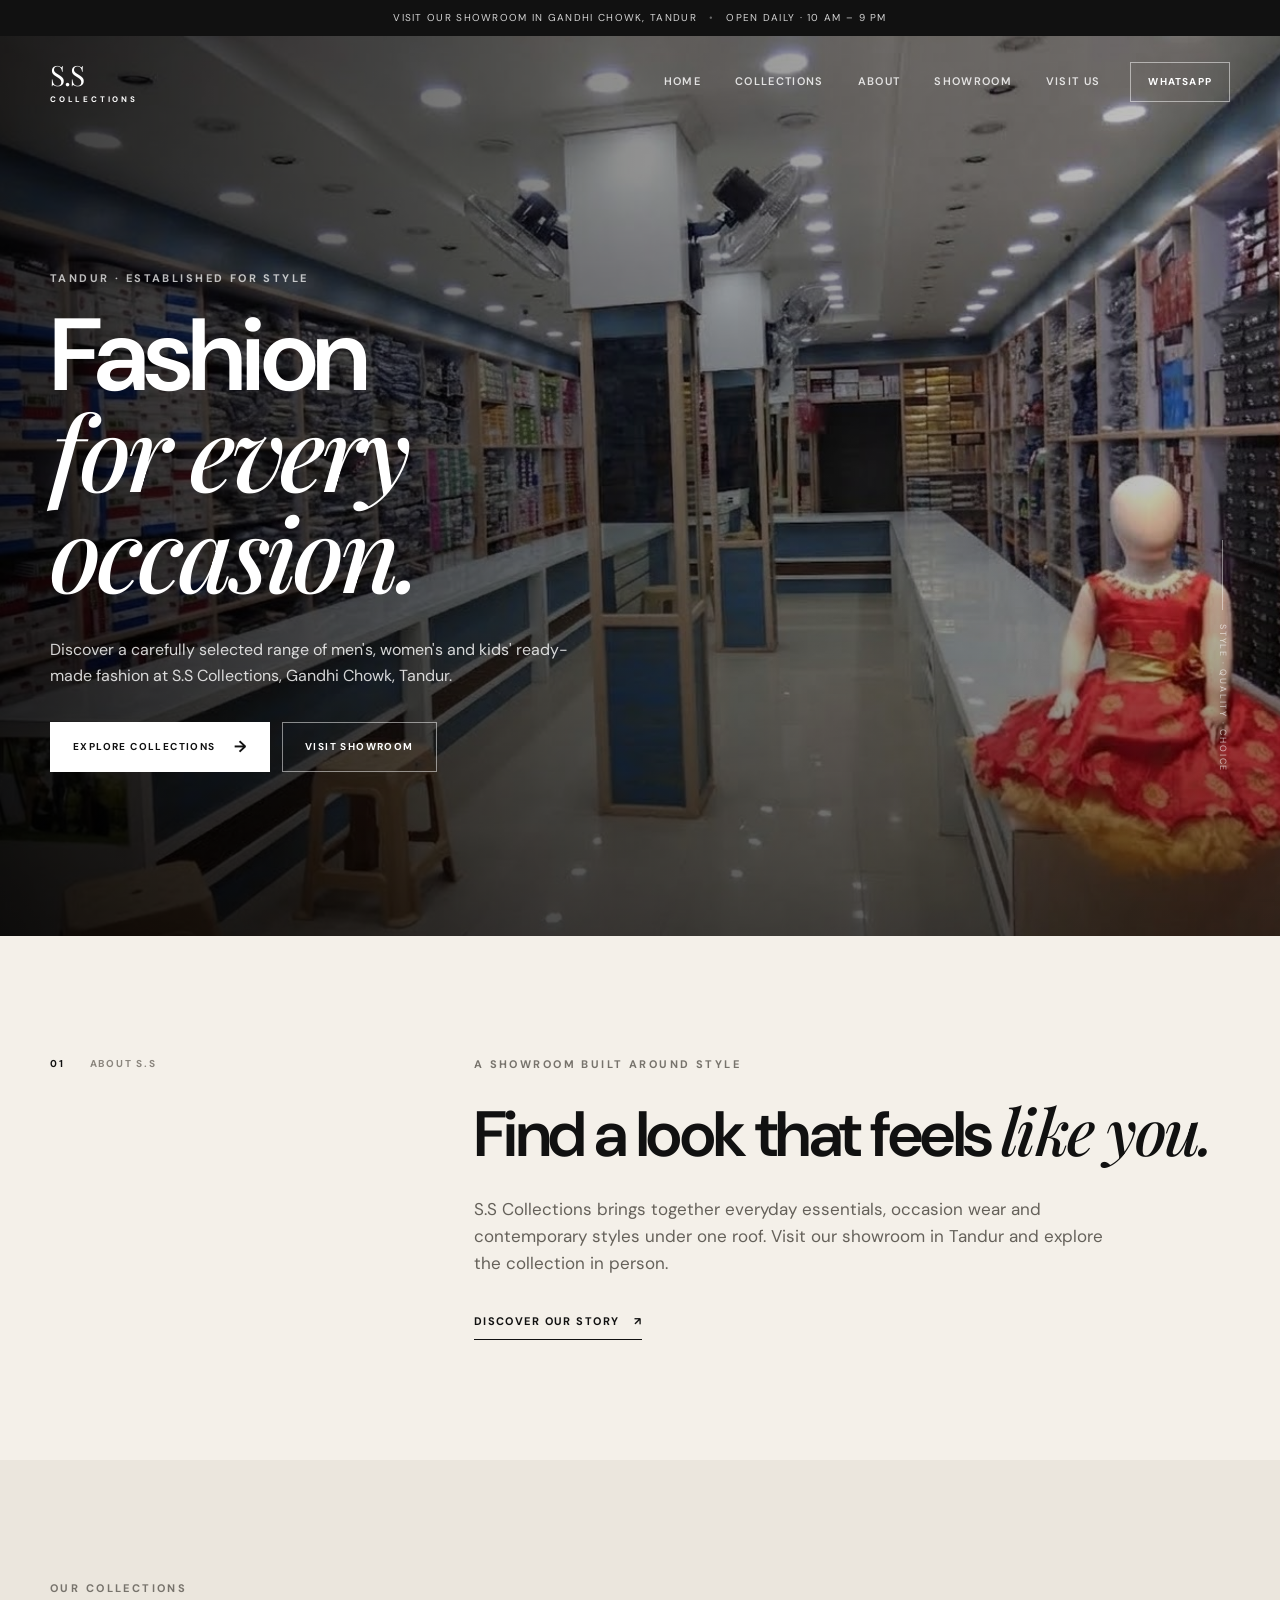
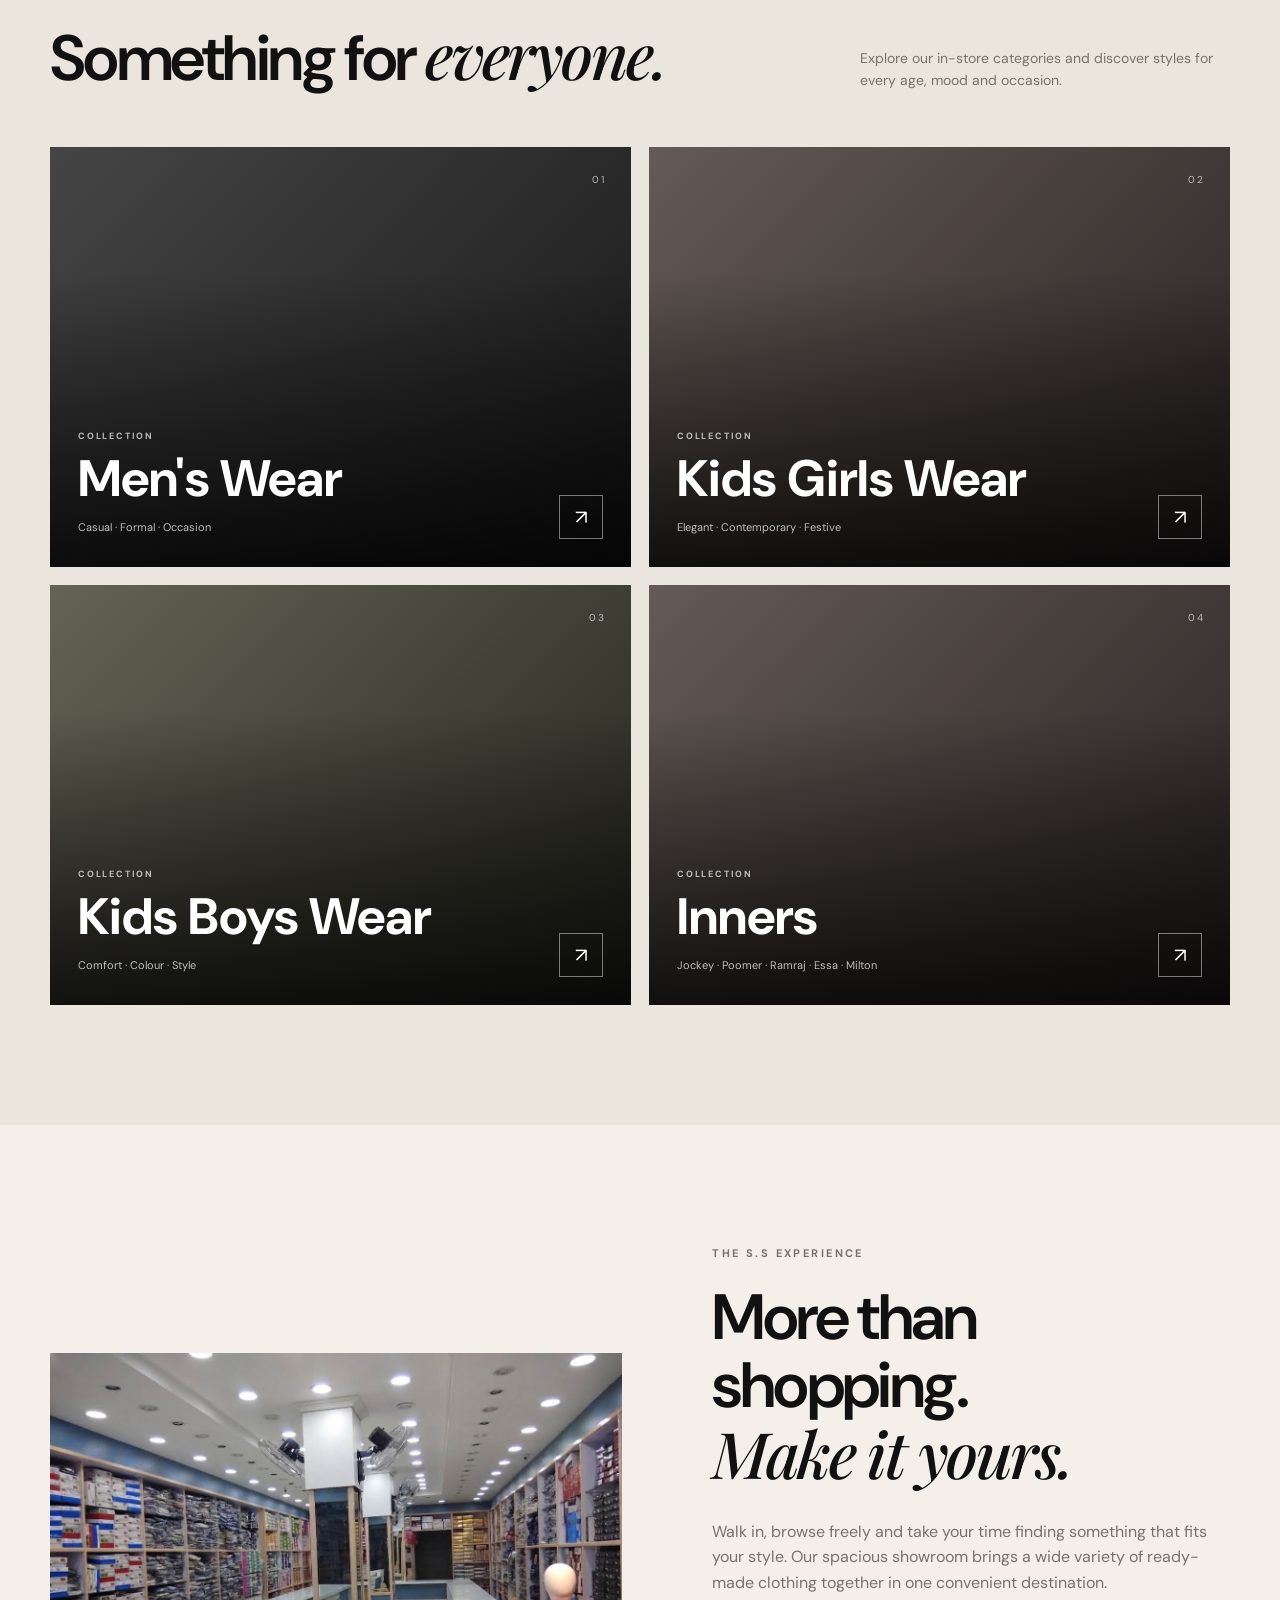
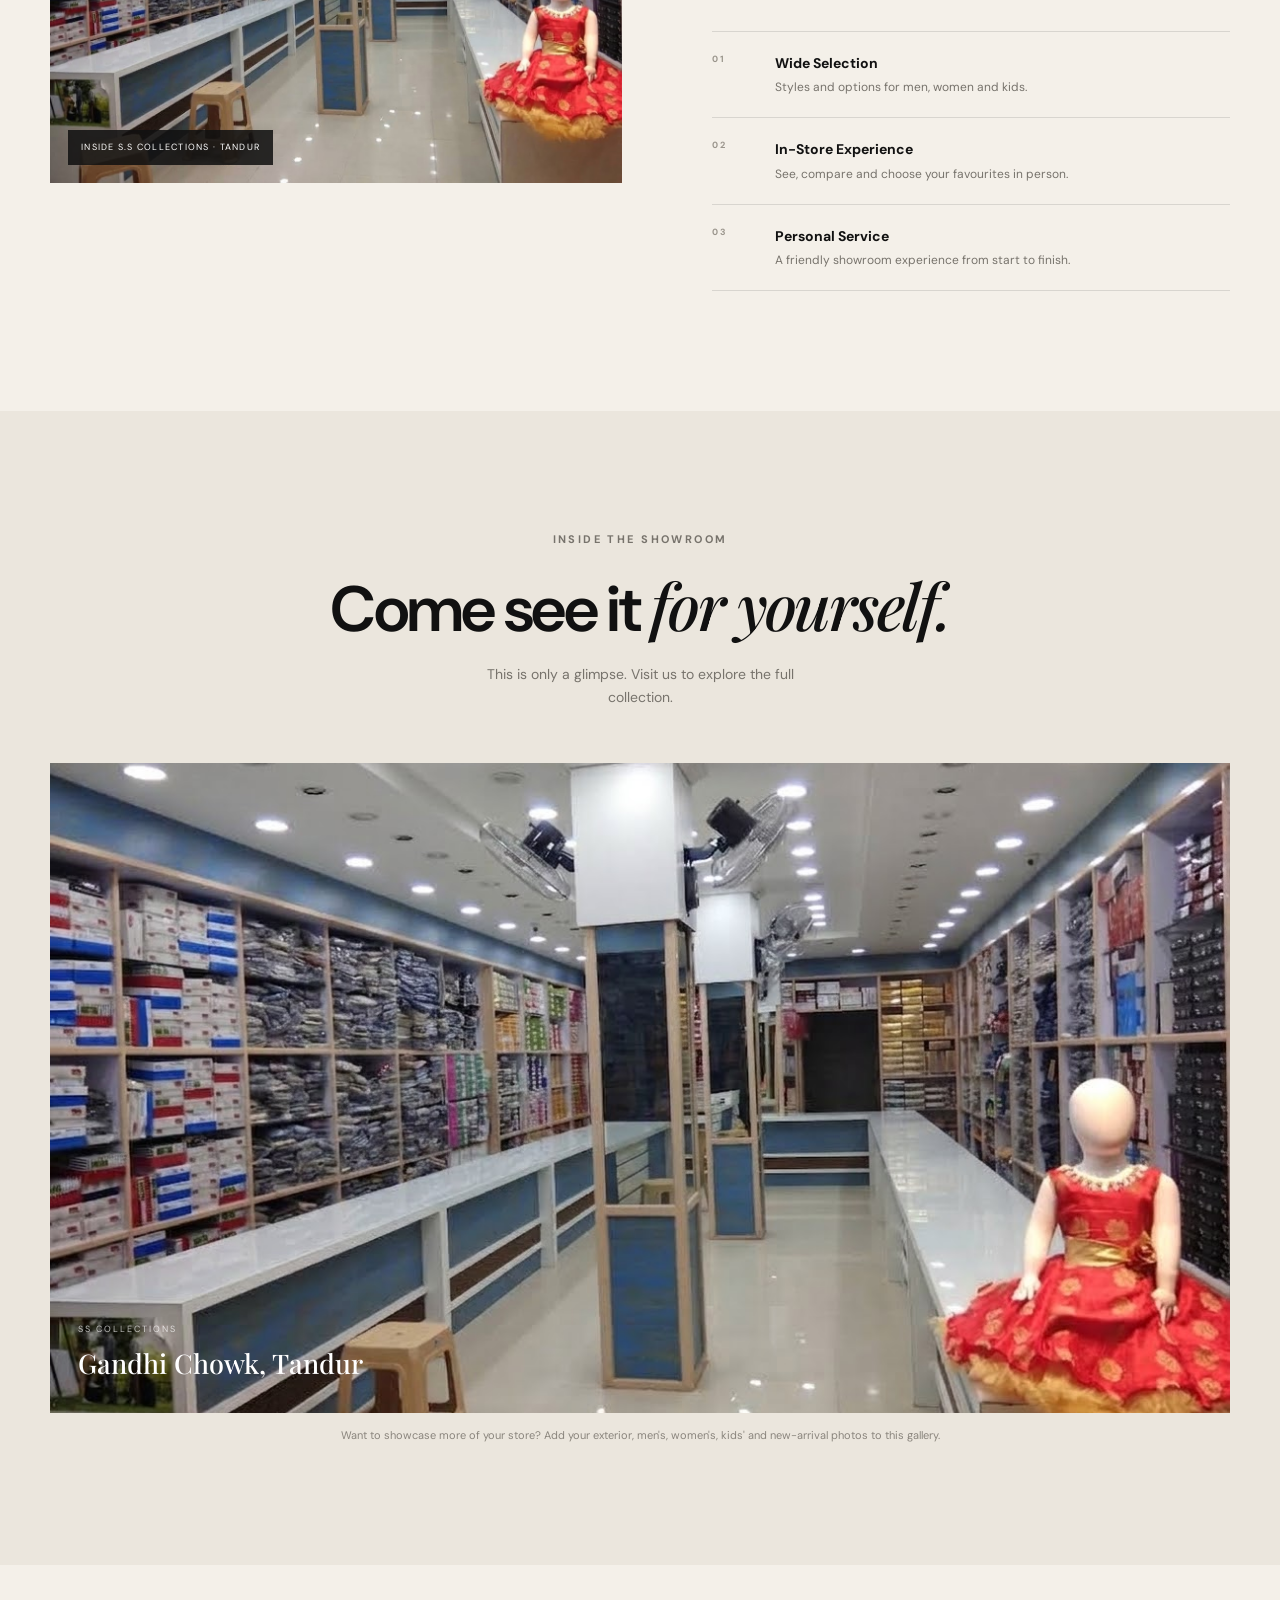
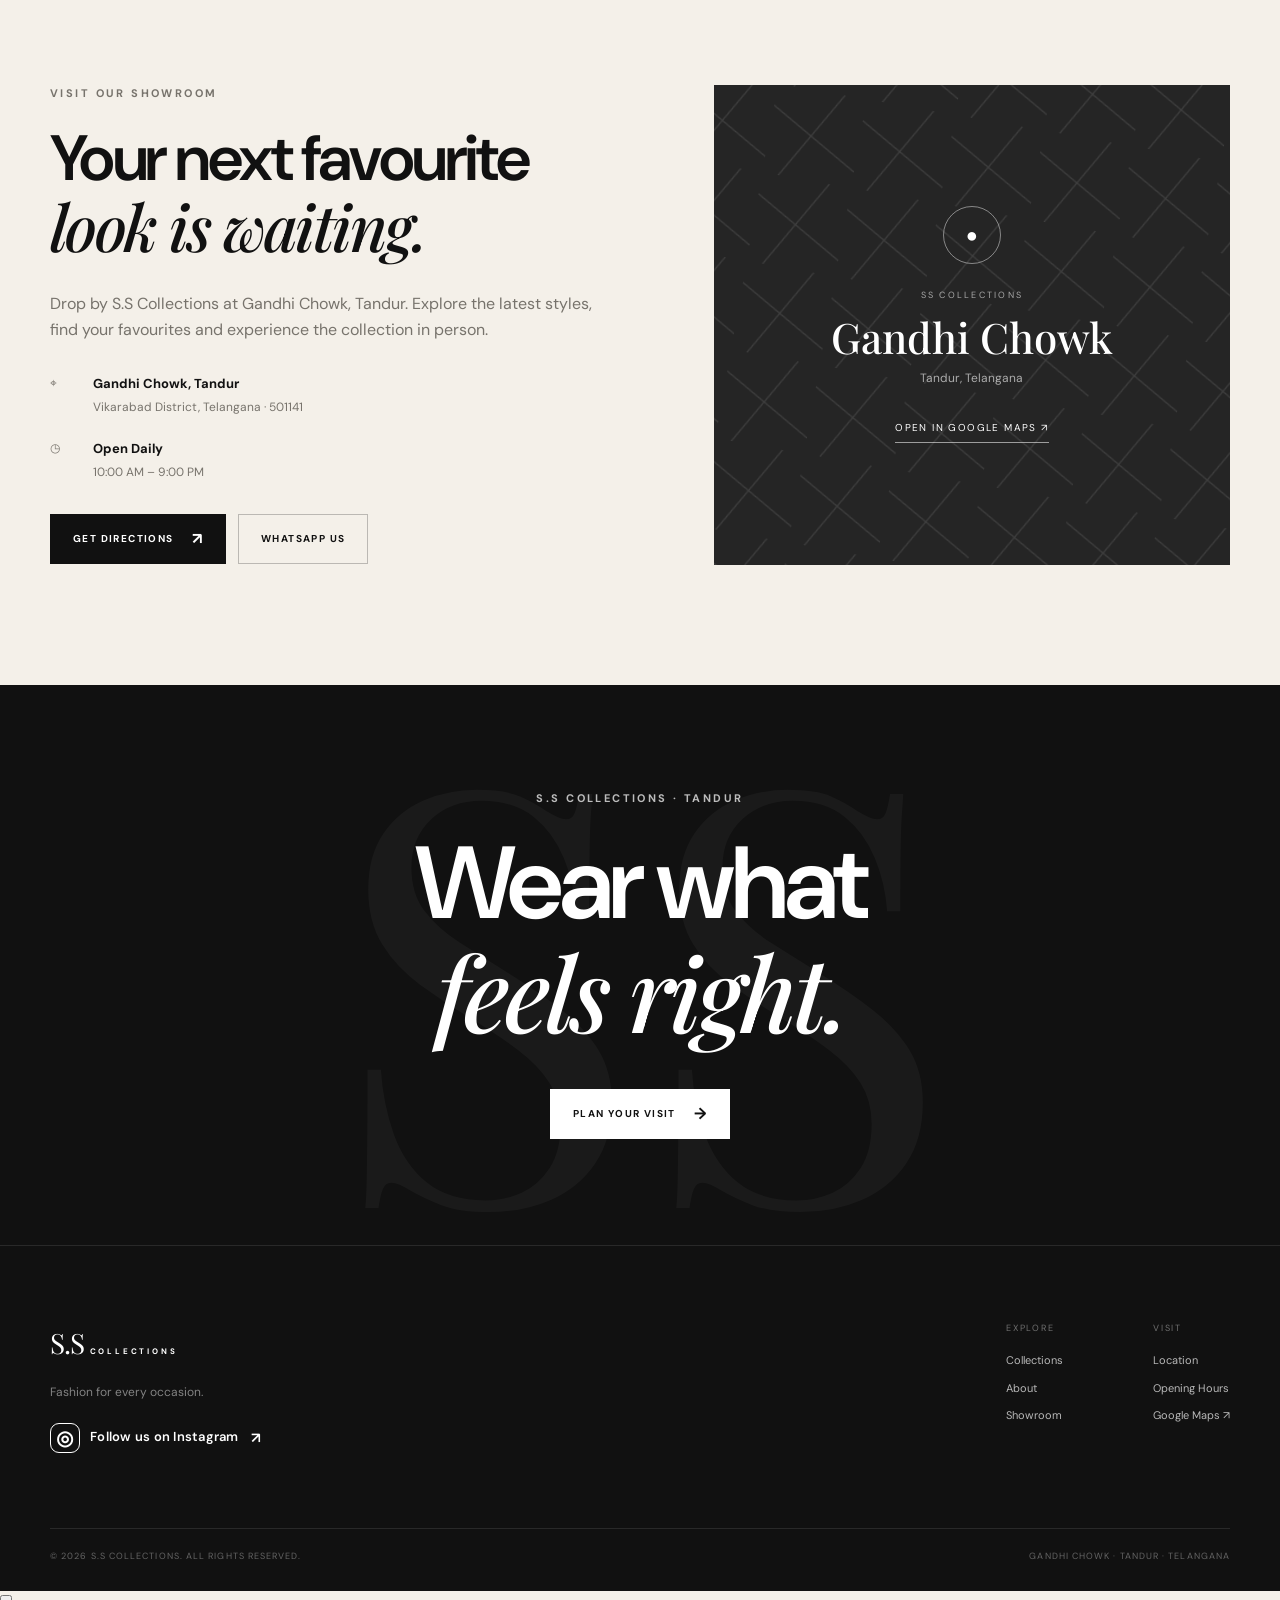
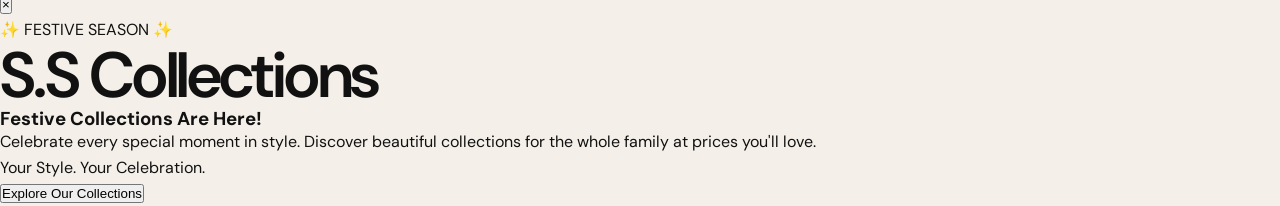
==== commit 068c5639: "pop up" ====
--- a/index.html
+++ b/index.html
@@ -262,7 +262,7 @@
 
         </div>
 
-        <a href="products models.html#kidsboyswear" class="card-arrow">
+        <a href="products models.html#kids-boys-wear" class="card-arrow">
           ↗
         </a>
 
@@ -755,6 +755,61 @@
 
   <!-- JAVASCRIPT -------------------------------------------------------------------------------------------------------------------------------------->
   <script src="script.js"></script>
-
+  
+<!-- Festive Collection Popup -->
+<div id="welcome-popup" class="welcome-popup">
+  <div class="popup-content festive-popup">
+    <button class="popup-close" id="close-popup"
+      aria-label="Close popup">&times;</button>
+
+    <p class="popup-label">✨ FESTIVE SEASON ✨</p>
+
+    <h2>S.S Collections</h2>
+
+    <div class="popup-line"></div>
+
+    <h3>Festive Collections Are Here!</h3>
+
+    <p class="popup-message">
+      Celebrate every special moment in style.
+      Discover beautiful collections for the
+      whole family at prices you'll love.
+    </p>
+
+    <p class="festive-highlight">
+      Your Style. Your Celebration.
+    </p>
+
+    <button id="explore-store" class="popup-button">
+      Explore Our Collections
+    </button>
+  </div>
+</div>
+
+<script>
+  const popup = document.getElementById("welcome-popup");
+  const closeBtn = document.getElementById("close-popup");
+  const exploreBtn = document.getElementById("explore-store");
+
+  window.addEventListener("load", function () {
+    popup.classList.add("show");
+  });
+
+  closeBtn.addEventListener("click", function () {
+    popup.classList.remove("show");
+  });
+
+  exploreBtn.addEventListener("click", function () {
+    popup.classList.remove("show");
+  });
+
+  popup.addEventListener("click", function (event) {
+    if (event.target === popup) {
+      popup.classList.remove("show");
+    }
+  });
+</script>
 </body>
-</html>+
+</body>
+</html>
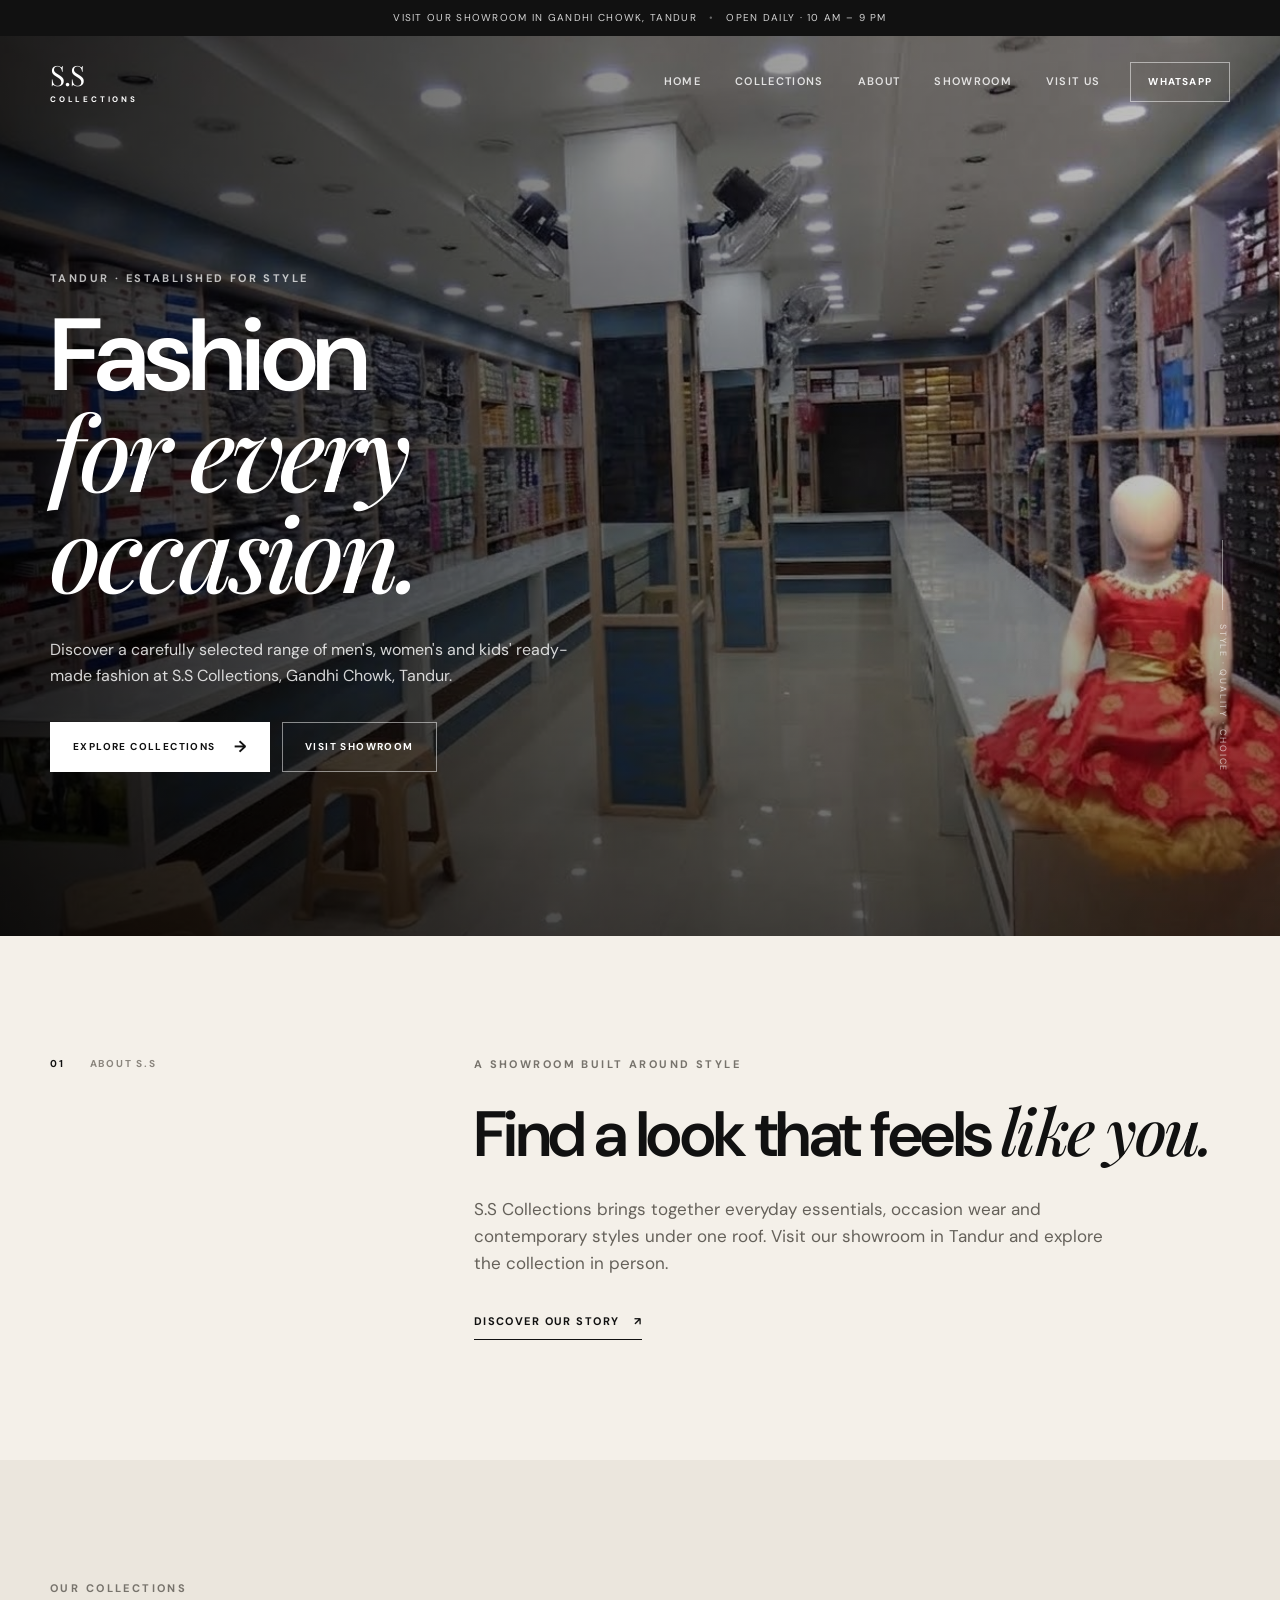
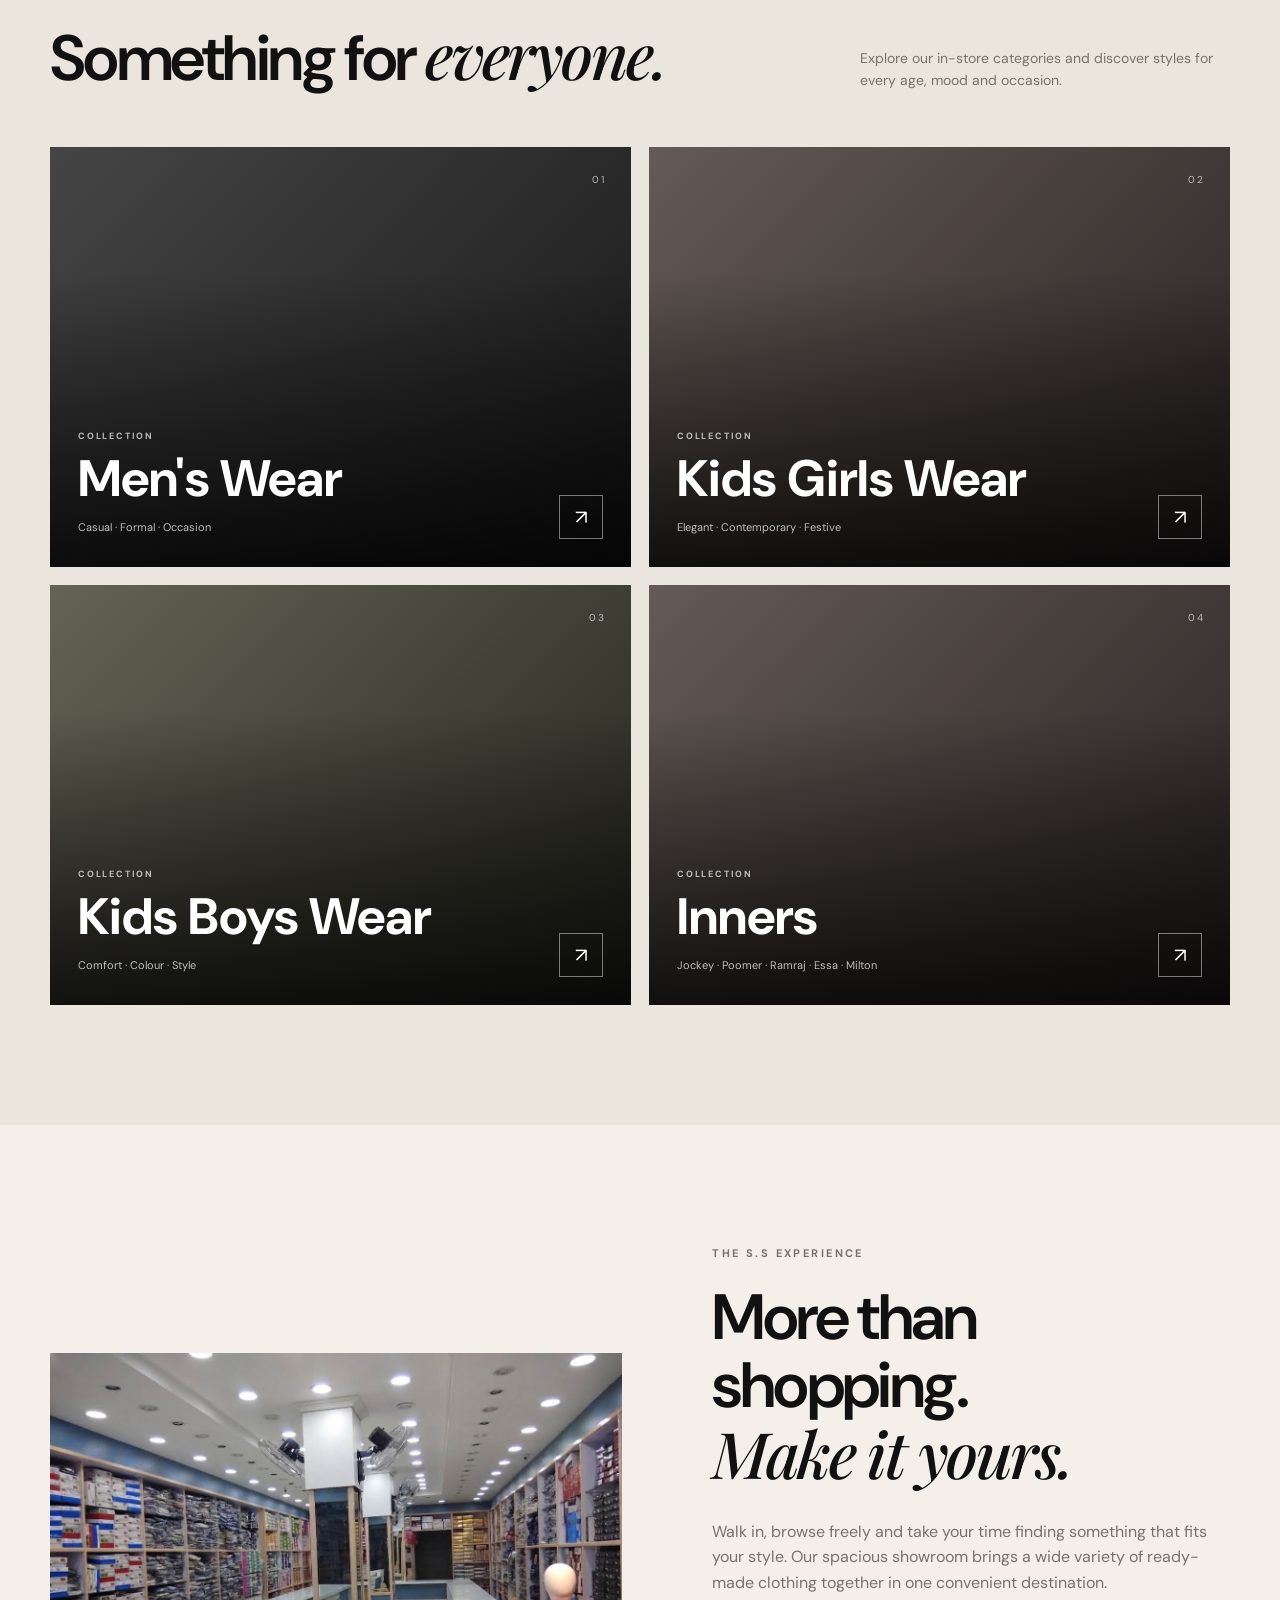
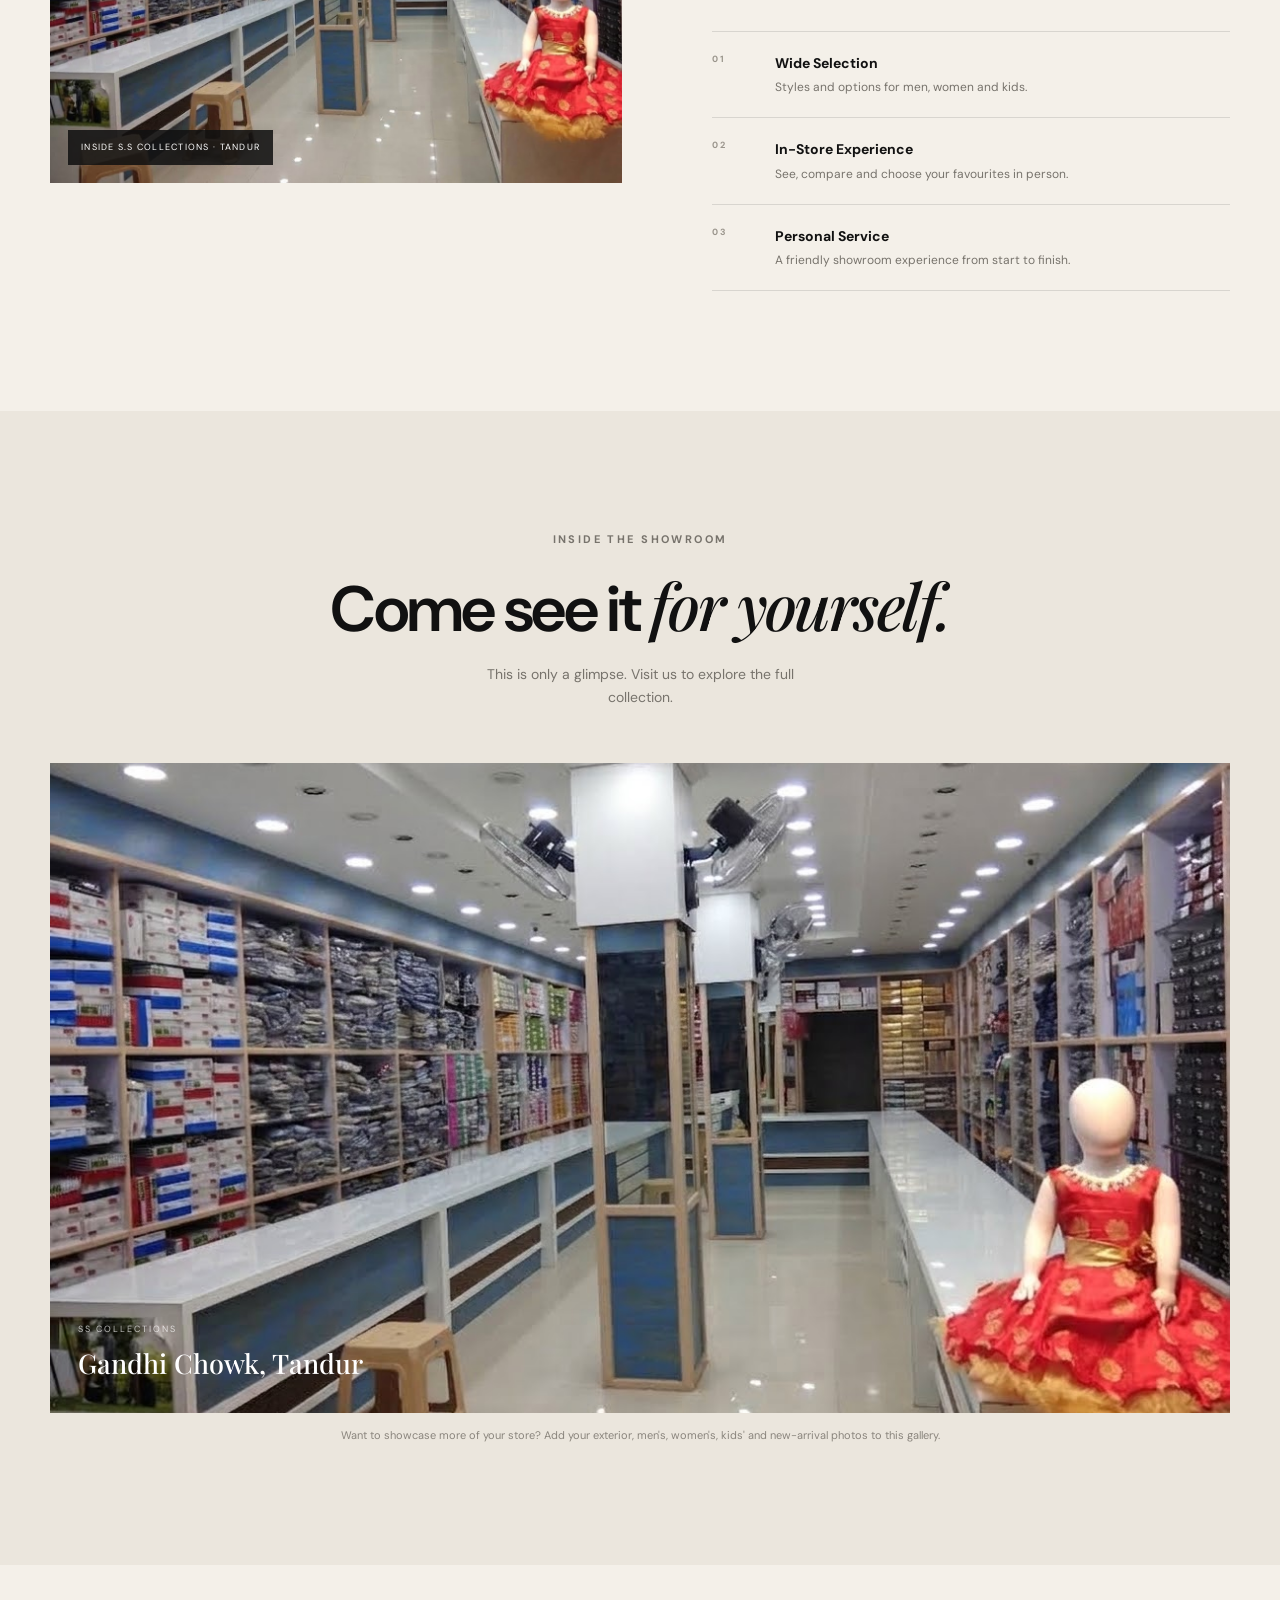
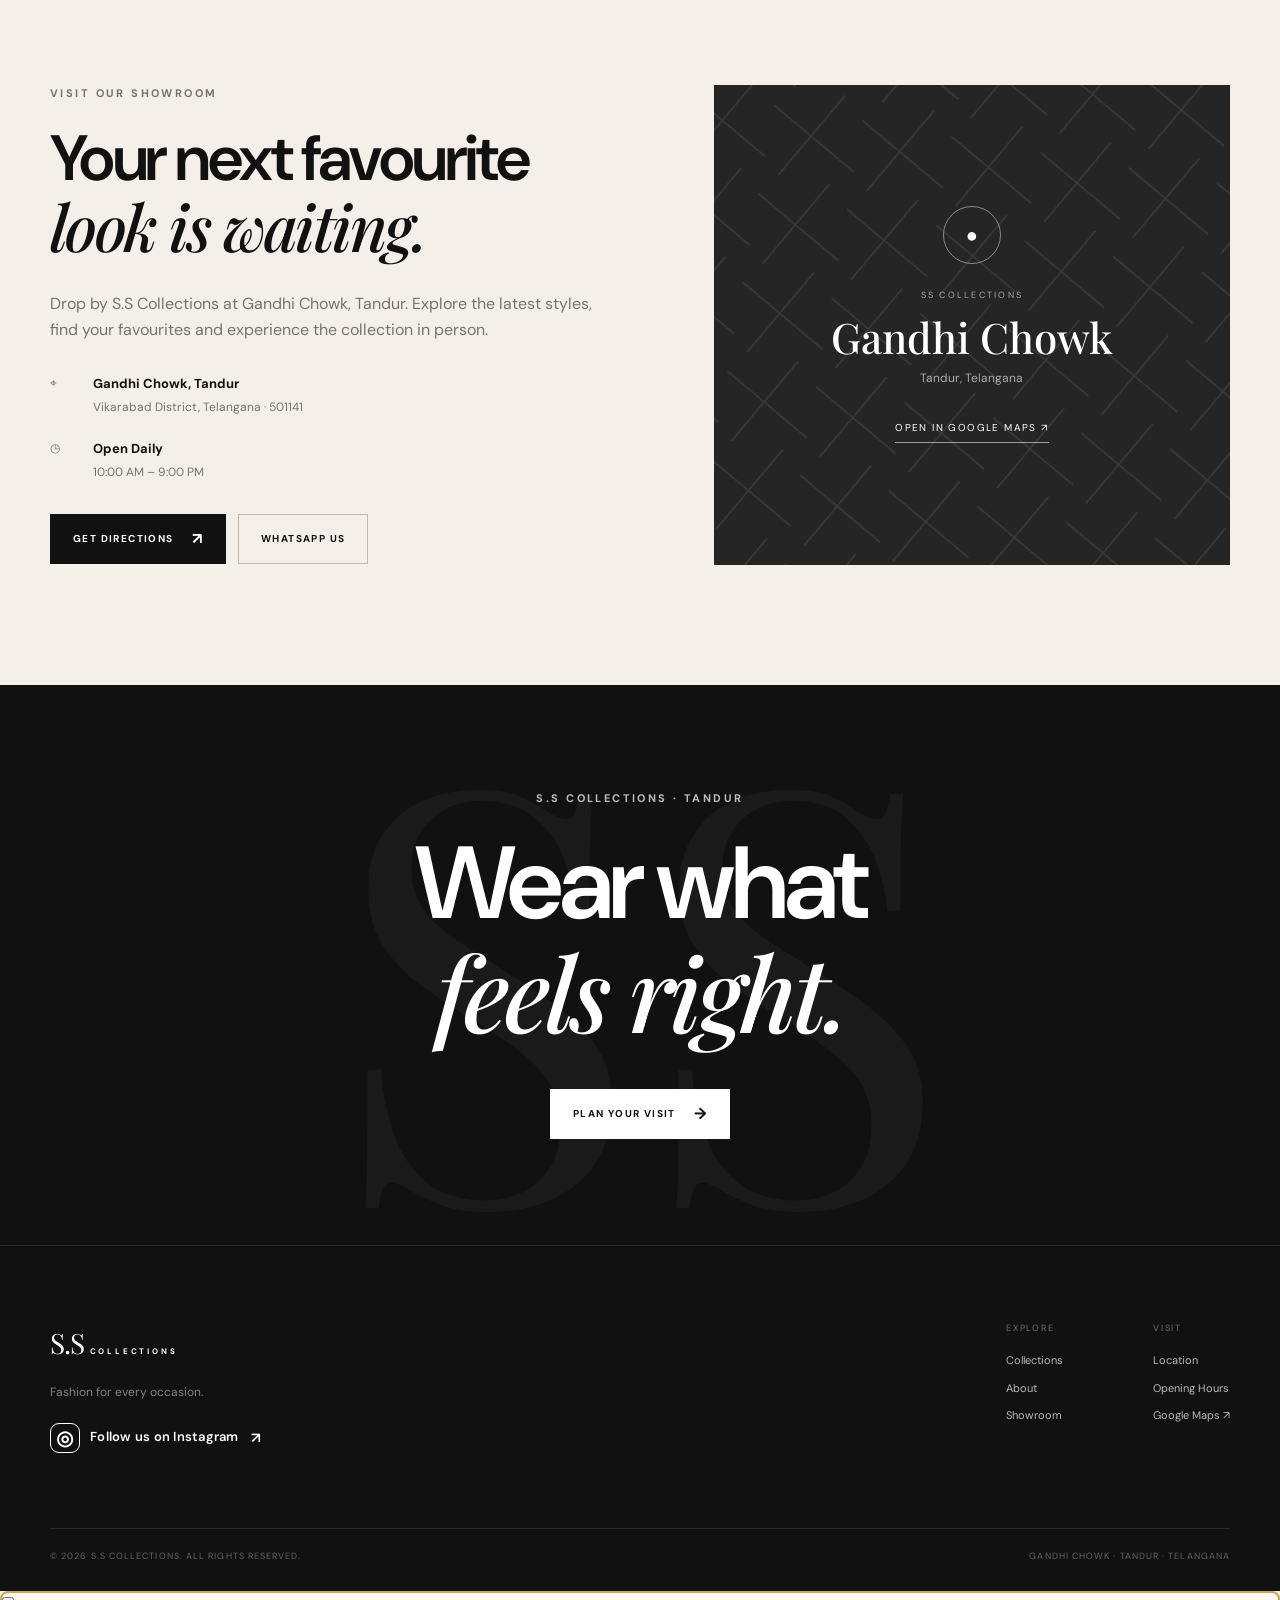
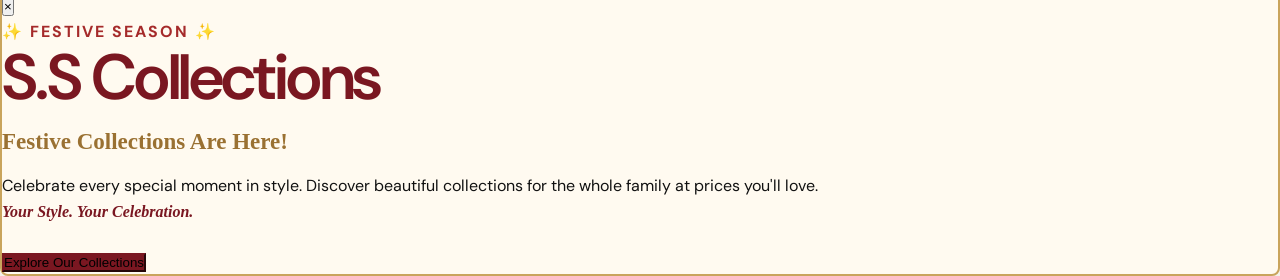
==== commit de7c3b8b: "Update index.html" ====
--- a/index.html
+++ b/index.html
@@ -809,7 +809,6 @@
     }
   });
 </script>
-</body>
 
 </body>
 </html>
--- a/style.css
+++ b/style.css
@@ -1460,3 +1460,52 @@
   margin-left: 2px;
 }
 
+
+/* Festive popup styling */
+.festive-popup {
+  background: #fffaf0;
+  border: 2px solid #c9a45c;
+  border-radius: 8px;
+}
+
+.festive-popup .popup-label {
+  color: #a52a2a;
+  font-weight: 700;
+  letter-spacing: 2px;
+}
+
+.festive-popup h2 {
+  color: #7a1721;
+}
+
+.festive-popup h3 {
+  color: #9a7132;
+  font-family: Georgia, serif;
+  font-size: 23px;
+  line-height: 1.4;
+  margin: 15px 0;
+}
+
+.festive-popup .popup-line {
+  background: linear-gradient(
+    to right, #a52a2a, #d4af37, #a52a2a
+  );
+}
+
+.festive-highlight {
+  color: #7a1721;
+  font-family: Georgia, serif;
+  font-style: italic;
+  font-weight: bold;
+  margin-bottom: 24px;
+}
+
+.festive-popup .popup-button {
+  background: #7a1721;
+  border-color: #7a1721;
+}
+
+.festive-popup .popup-button:hover {
+  background: #a52a2a;
+  border-color: #a52a2a;
+}
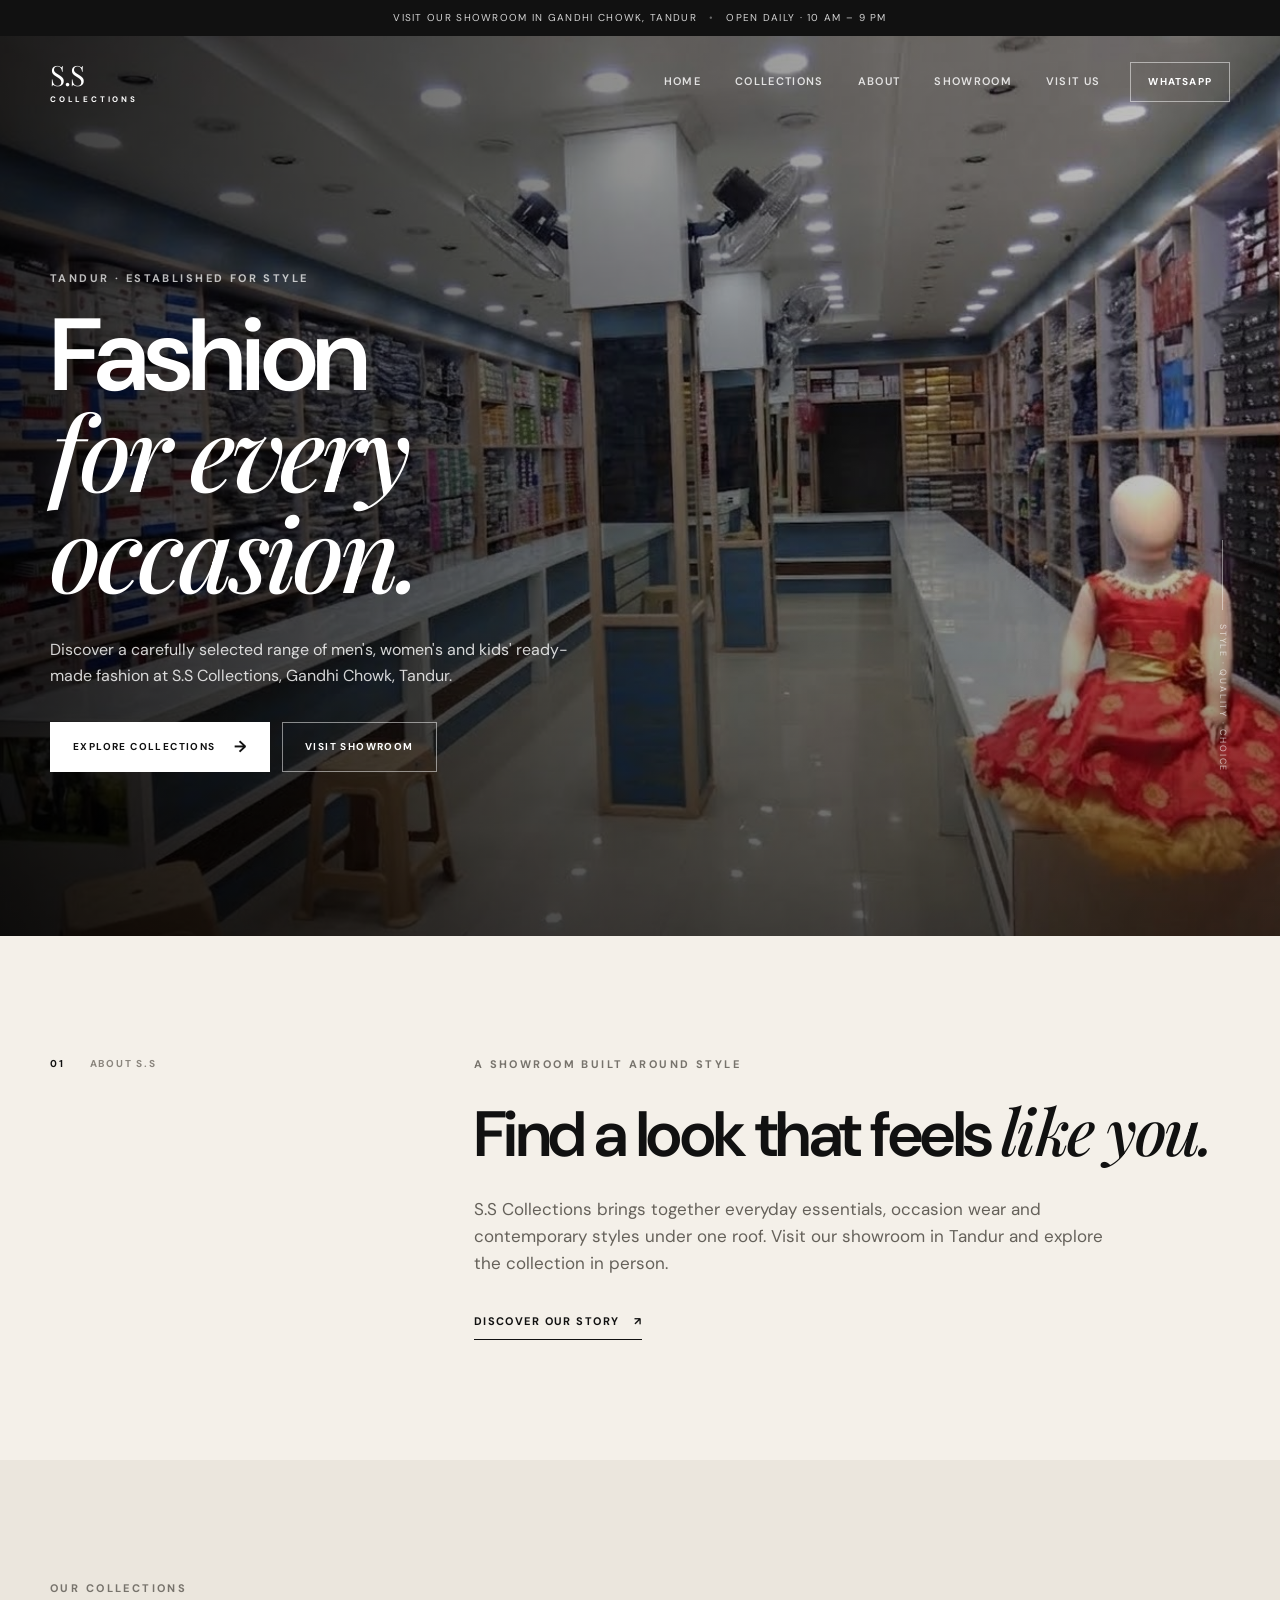
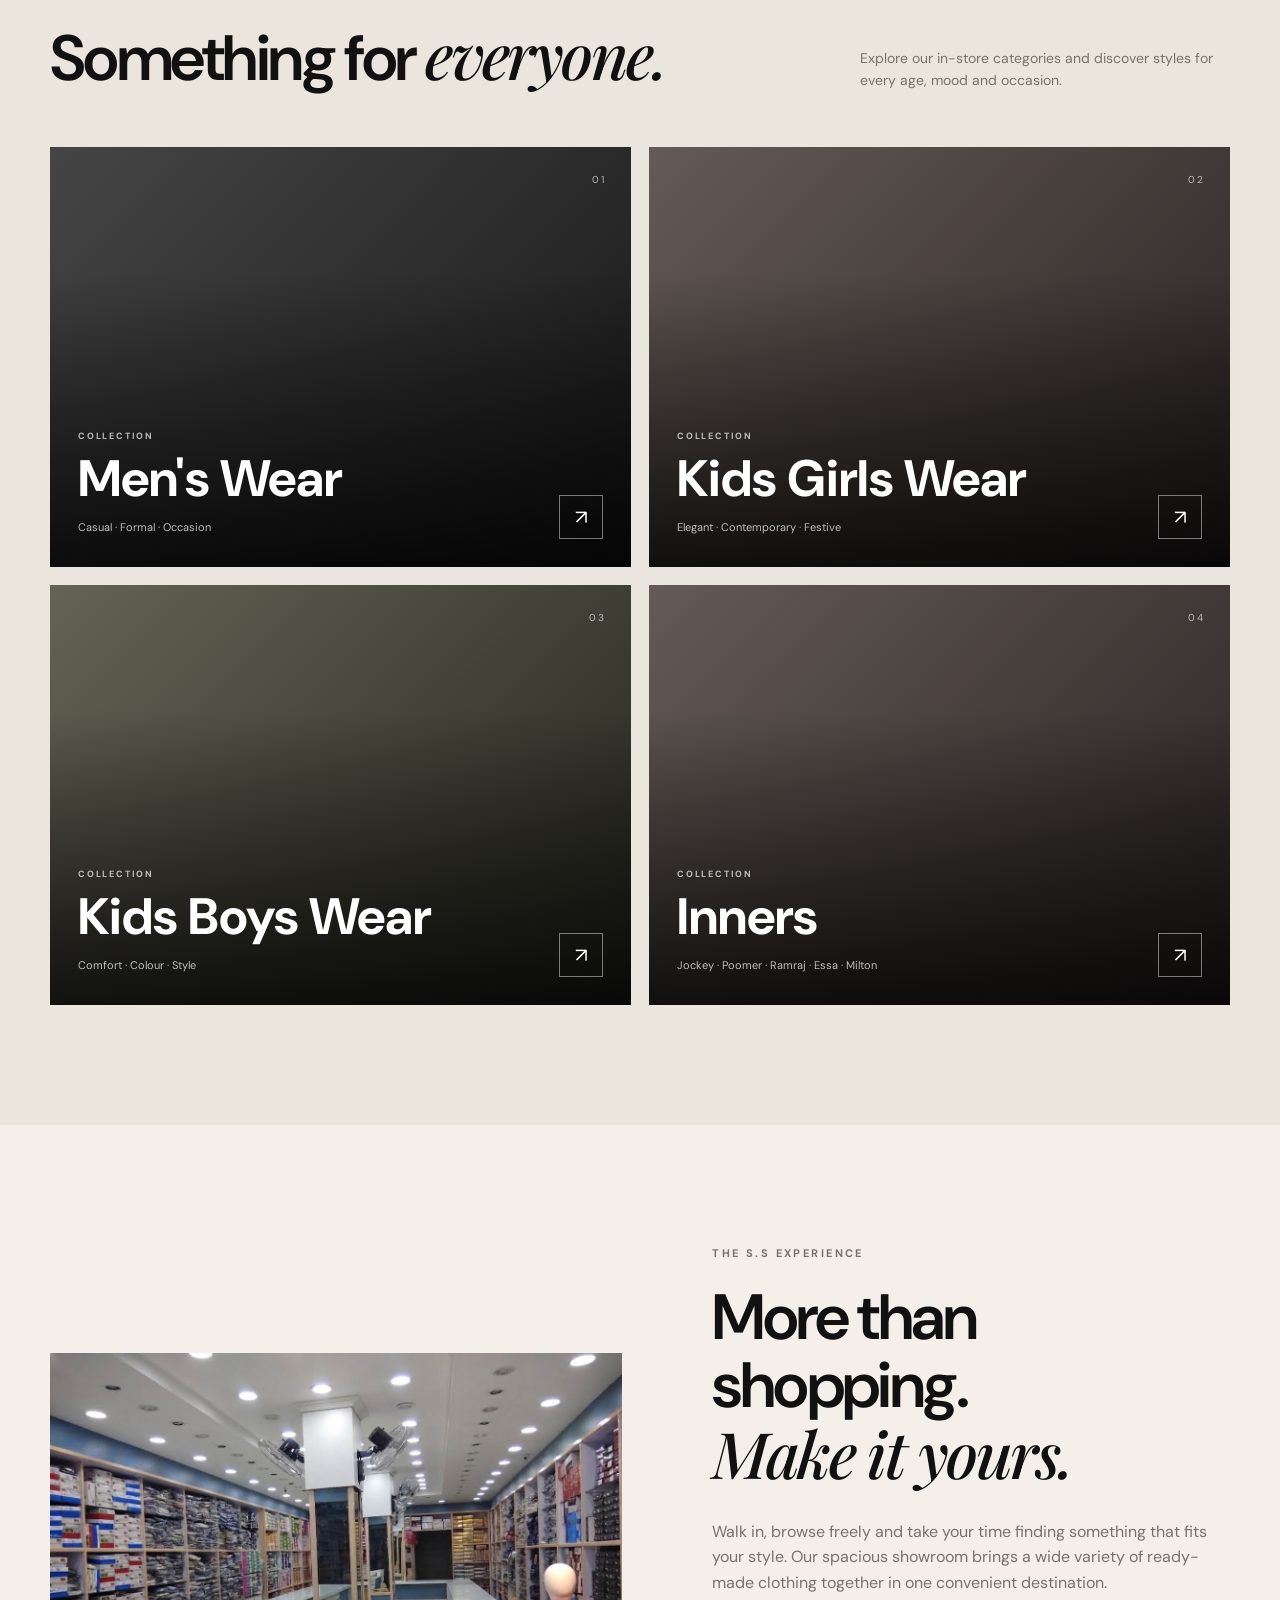
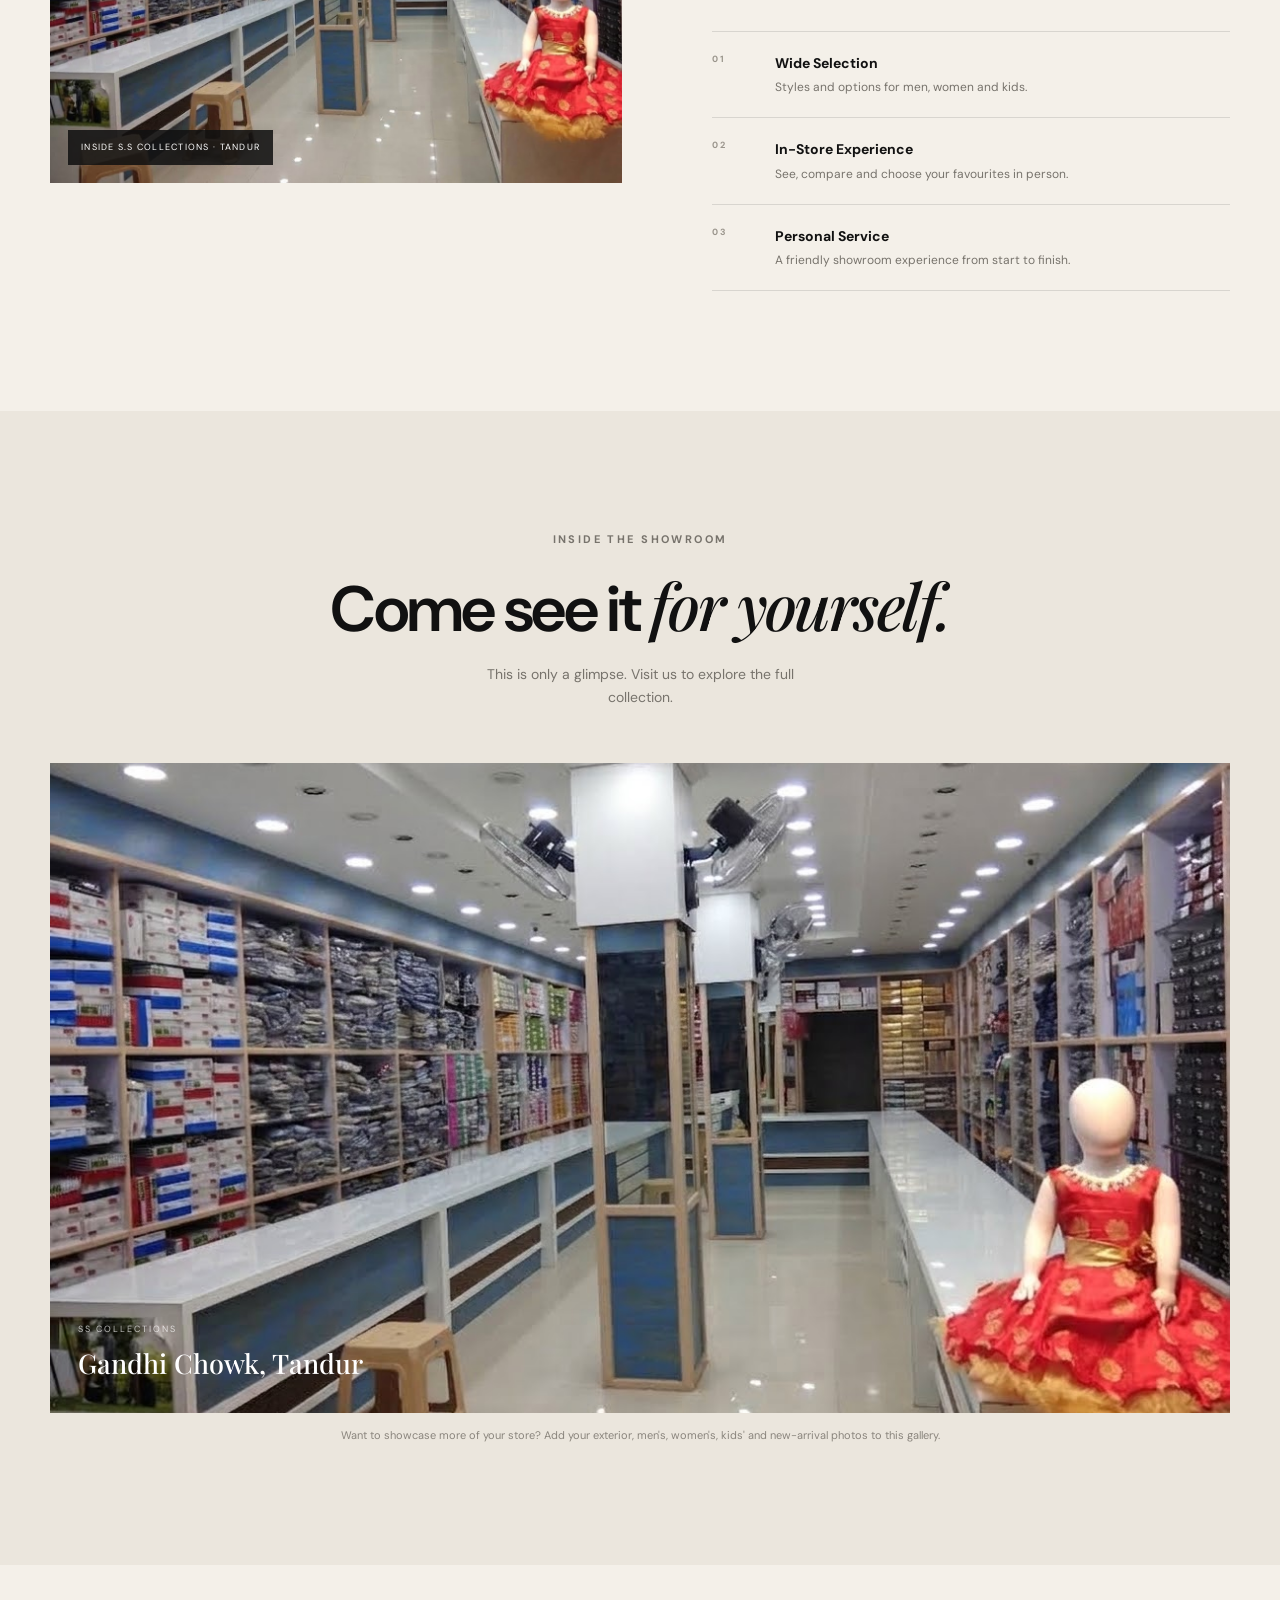
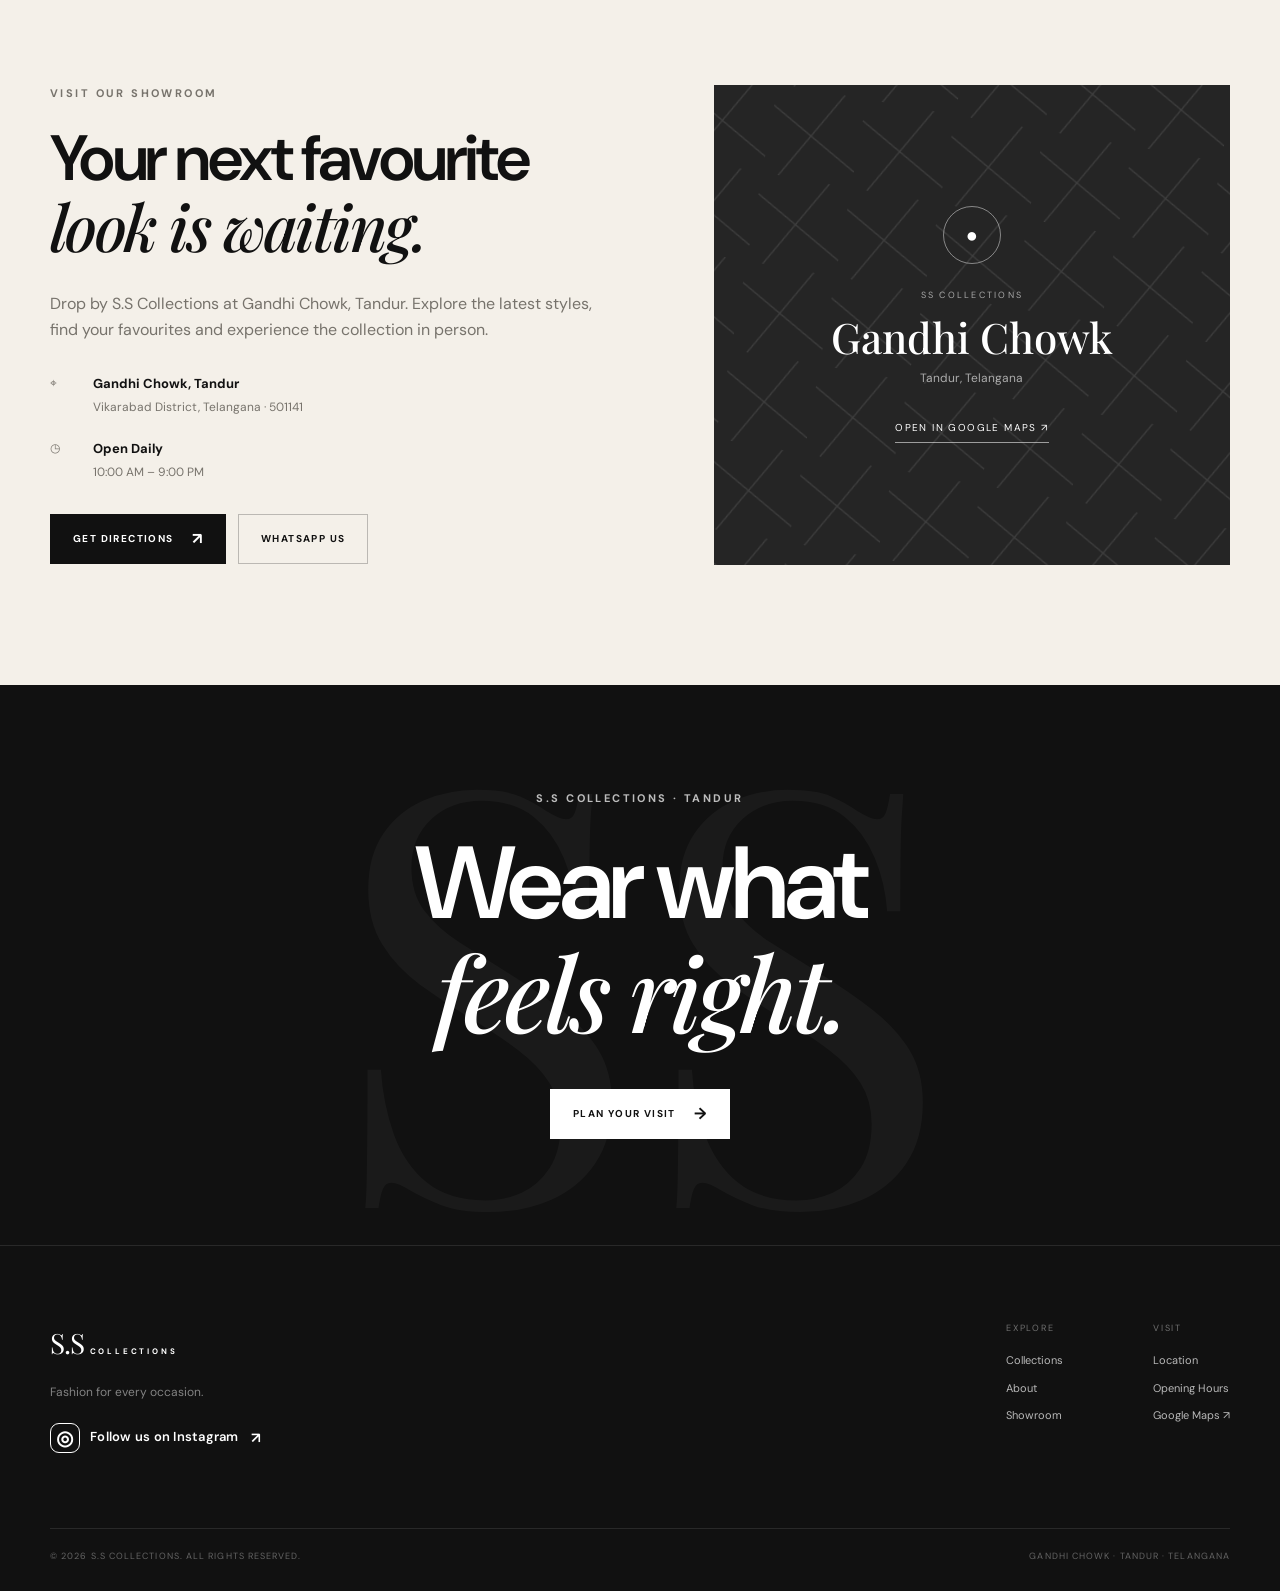
==== commit af733a0a: "html pop up deleted" ====
--- a/index.html
+++ b/index.html
@@ -755,60 +755,5 @@
 
   <!-- JAVASCRIPT -------------------------------------------------------------------------------------------------------------------------------------->
   <script src="script.js"></script>
-  
-<!-- Festive Collection Popup -->
-<div id="welcome-popup" class="welcome-popup">
-  <div class="popup-content festive-popup">
-    <button class="popup-close" id="close-popup"
-      aria-label="Close popup">&times;</button>
-
-    <p class="popup-label">✨ FESTIVE SEASON ✨</p>
-
-    <h2>S.S Collections</h2>
-
-    <div class="popup-line"></div>
-
-    <h3>Festive Collections Are Here!</h3>
-
-    <p class="popup-message">
-      Celebrate every special moment in style.
-      Discover beautiful collections for the
-      whole family at prices you'll love.
-    </p>
-
-    <p class="festive-highlight">
-      Your Style. Your Celebration.
-    </p>
-
-    <button id="explore-store" class="popup-button">
-      Explore Our Collections
-    </button>
-  </div>
-</div>
-
-<script>
-  const popup = document.getElementById("welcome-popup");
-  const closeBtn = document.getElementById("close-popup");
-  const exploreBtn = document.getElementById("explore-store");
-
-  window.addEventListener("load", function () {
-    popup.classList.add("show");
-  });
-
-  closeBtn.addEventListener("click", function () {
-    popup.classList.remove("show");
-  });
-
-  exploreBtn.addEventListener("click", function () {
-    popup.classList.remove("show");
-  });
-
-  popup.addEventListener("click", function (event) {
-    if (event.target === popup) {
-      popup.classList.remove("show");
-    }
-  });
-</script>
-
 </body>
 </html>
--- a/style.css
+++ b/style.css
@@ -1461,51 +1461,3 @@
 }
 
 
-/* Festive popup styling */
-.festive-popup {
-  background: #fffaf0;
-  border: 2px solid #c9a45c;
-  border-radius: 8px;
-}
-
-.festive-popup .popup-label {
-  color: #a52a2a;
-  font-weight: 700;
-  letter-spacing: 2px;
-}
-
-.festive-popup h2 {
-  color: #7a1721;
-}
-
-.festive-popup h3 {
-  color: #9a7132;
-  font-family: Georgia, serif;
-  font-size: 23px;
-  line-height: 1.4;
-  margin: 15px 0;
-}
-
-.festive-popup .popup-line {
-  background: linear-gradient(
-    to right, #a52a2a, #d4af37, #a52a2a
-  );
-}
-
-.festive-highlight {
-  color: #7a1721;
-  font-family: Georgia, serif;
-  font-style: italic;
-  font-weight: bold;
-  margin-bottom: 24px;
-}
-
-.festive-popup .popup-button {
-  background: #7a1721;
-  border-color: #7a1721;
-}
-
-.festive-popup .popup-button:hover {
-  background: #a52a2a;
-  border-color: #a52a2a;
-}
